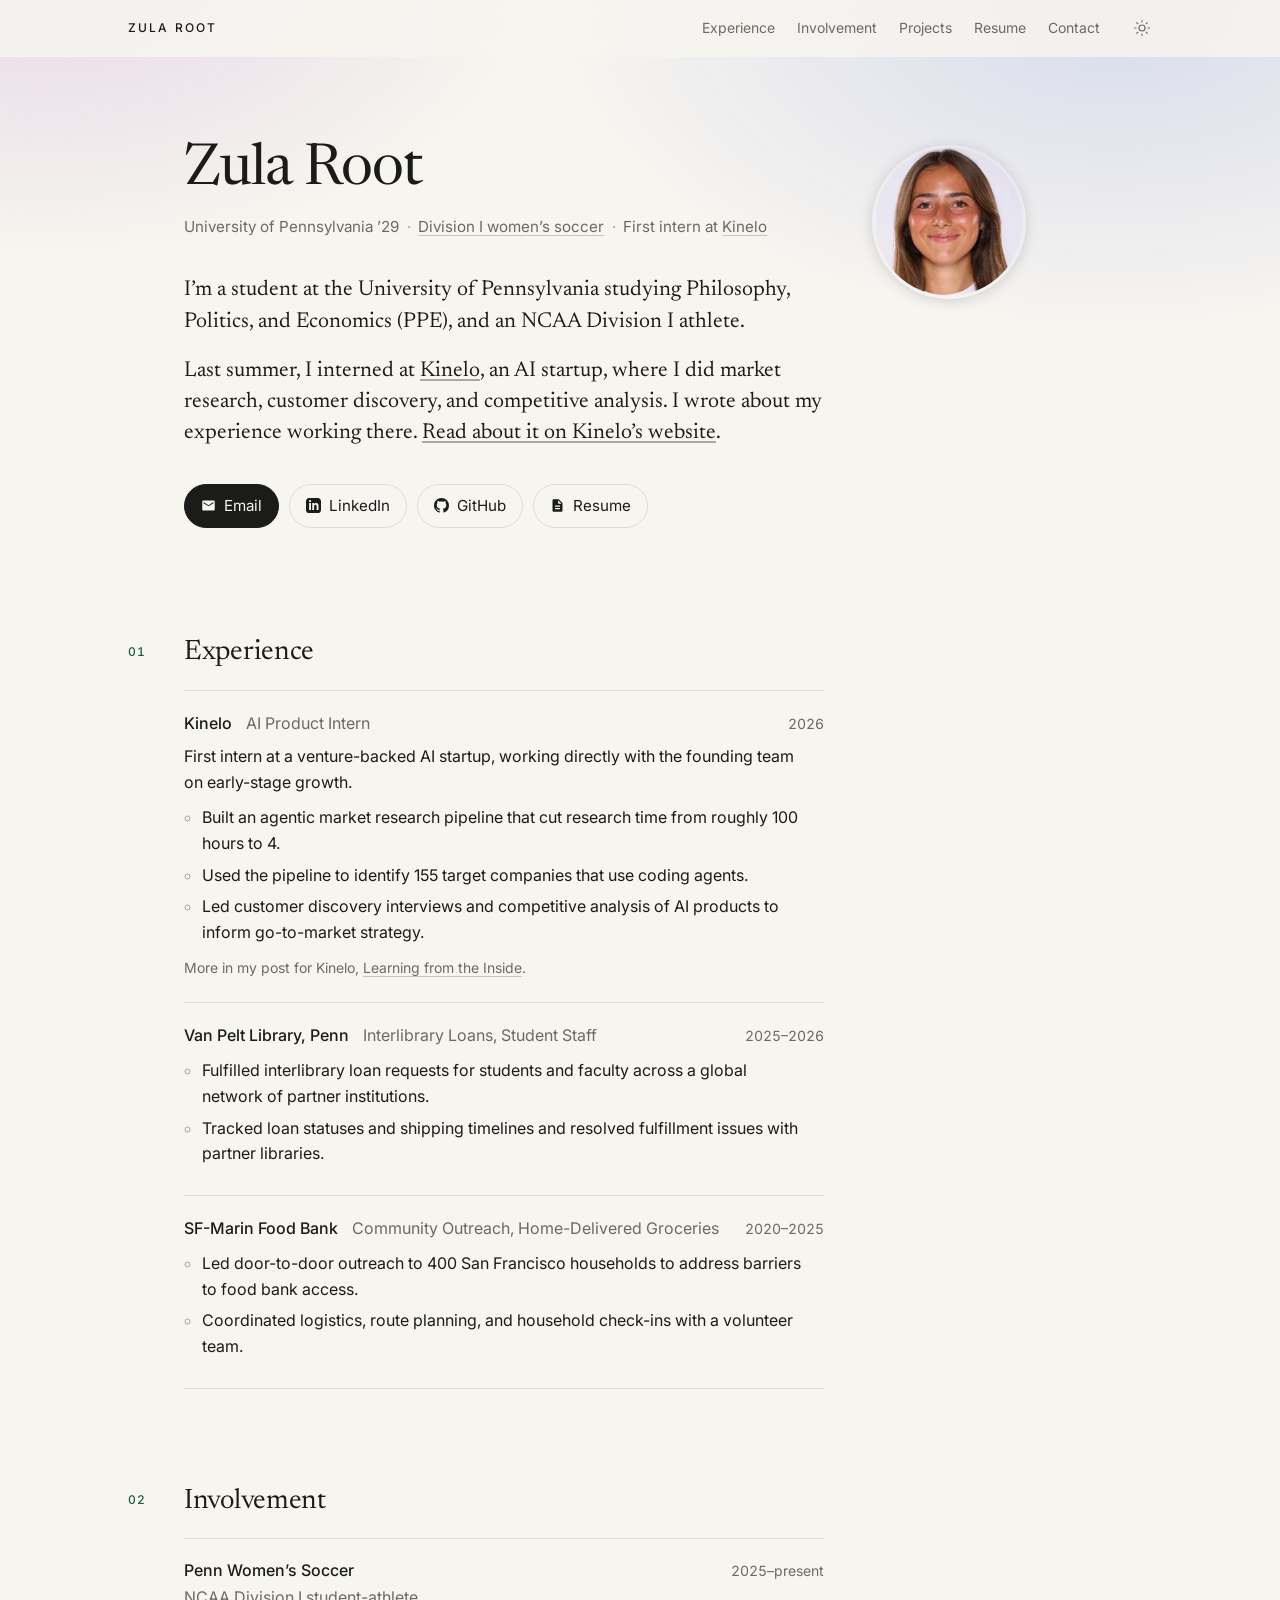
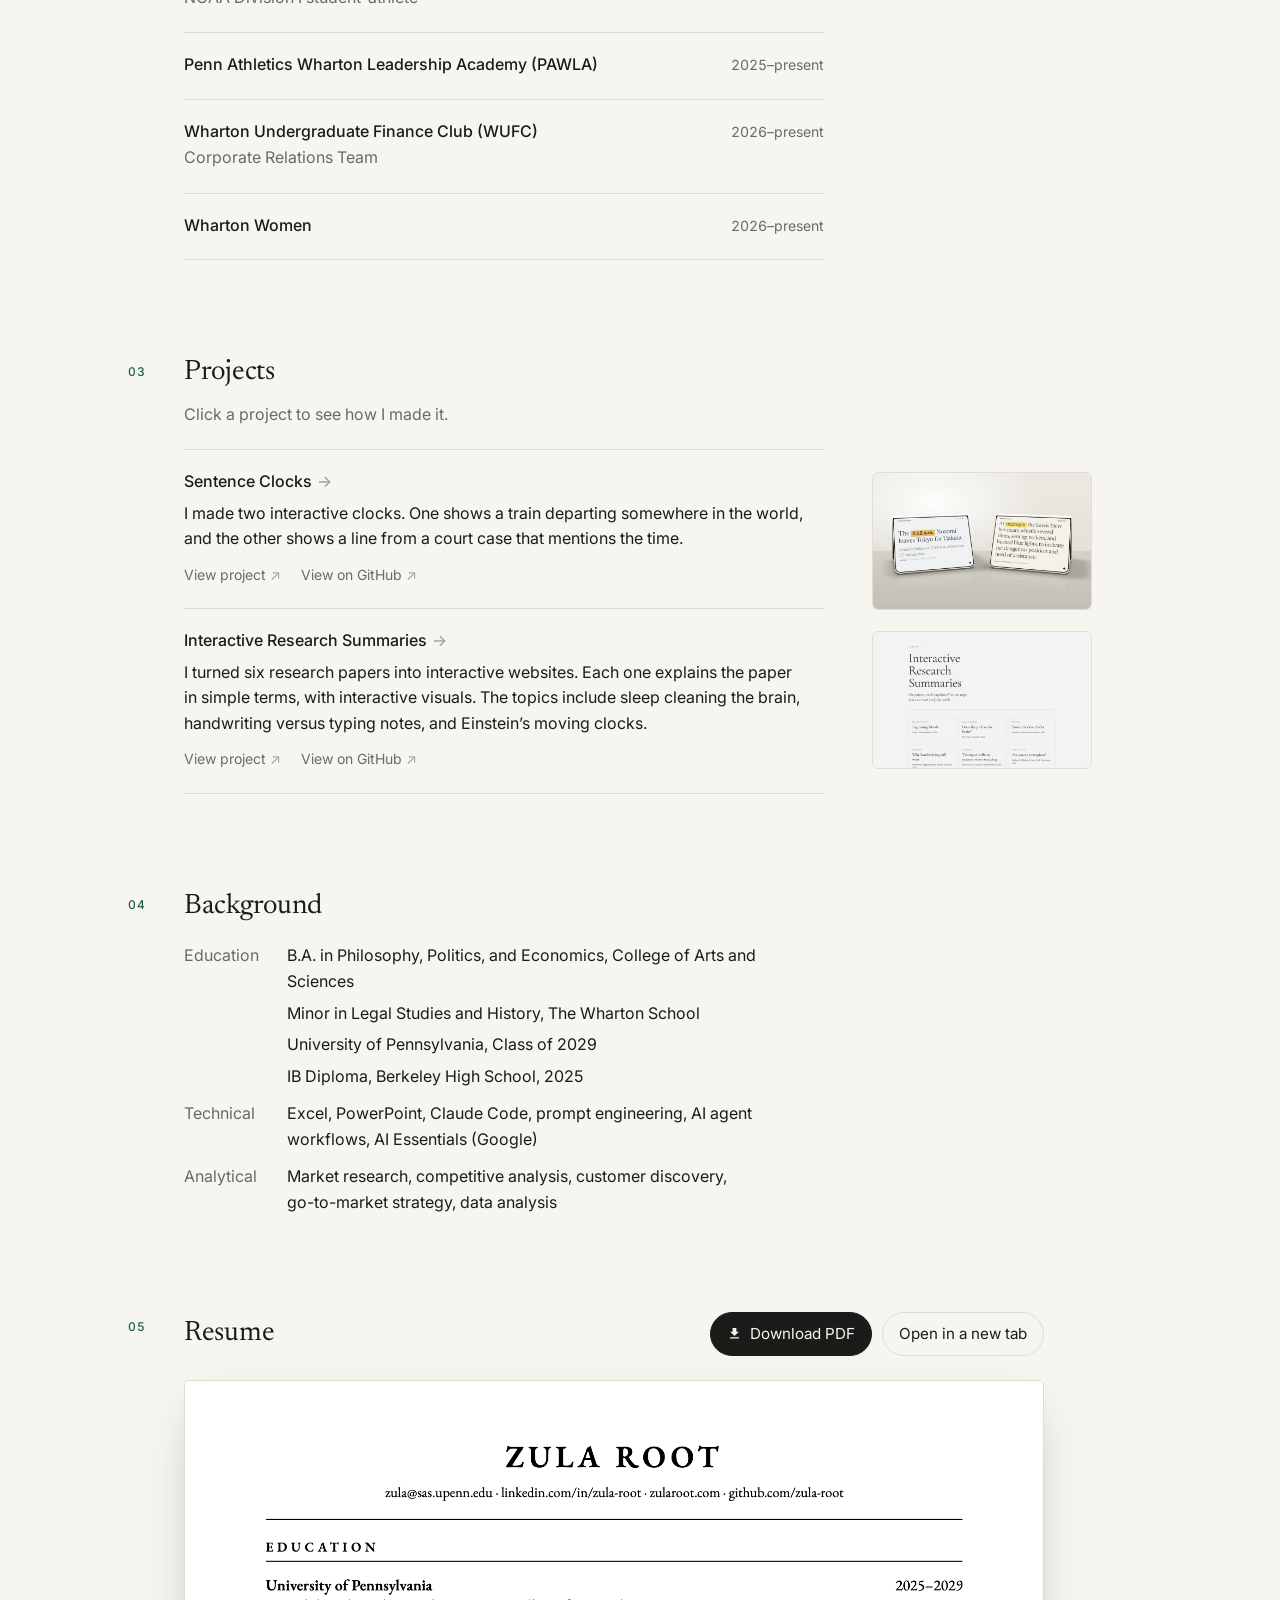
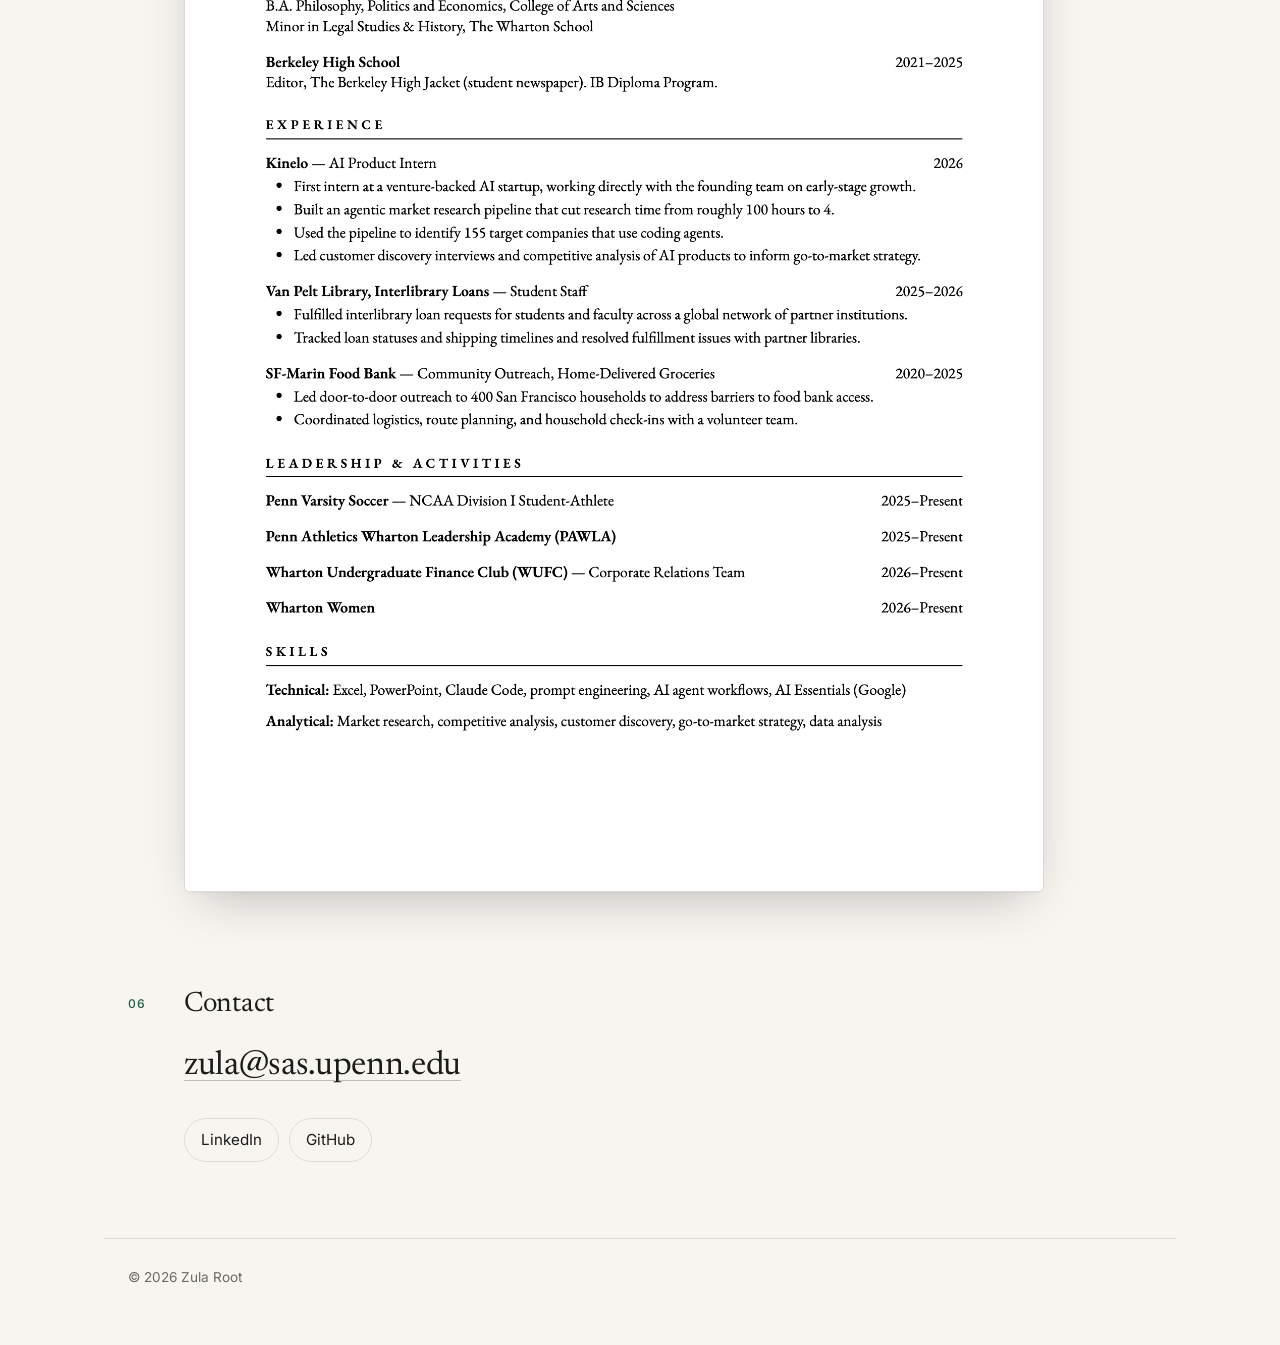
==== index.html @ 201b3db5 "Use the daytime picture of the clocks, and drop the project years Co-Authored-By: Claude Opus 5.5 <n" ====
<!doctype html>
<html lang="en">
<head>
  <meta charset="utf-8">
  <meta name="viewport" content="width=device-width, initial-scale=1">
  <title>Zula Root</title>
  <meta name="description" content="Student at the University of Pennsylvania studying Philosophy, Politics, and Economics. NCAA Division I athlete. First intern at Kinelo, an AI startup. Looking for a summer 2027 internship.">
  <meta property="og:title" content="Zula Root">
  <meta property="og:description" content="Student at the University of Pennsylvania studying Philosophy, Politics, and Economics. NCAA Division I athlete. First intern at Kinelo, an AI startup. Looking for a summer 2027 internship.">
  <meta property="og:type" content="website">
  <meta property="og:site_name" content="Zula Root">
  <meta name="twitter:card" content="summary">
  <!-- Once the domain is live:
  <link rel="canonical" href="https://zularoot.com/">
  <meta property="og:url" content="https://zularoot.com/">
  -->
  <link rel="icon" href="favicon.svg" type="image/svg+xml">
  <link rel="preconnect" href="https://fonts.googleapis.com">
  <link rel="preconnect" href="https://fonts.gstatic.com" crossorigin>
  <link href="https://fonts.googleapis.com/css2?family=Inter:wght@400;500&family=Newsreader:ital,opsz,wght@0,6..72,400;0,6..72,500;1,6..72,400&display=swap" rel="stylesheet">
  <link rel="stylesheet" href="styles.css">
  <!-- Applies a saved theme before first paint so the page never flashes. -->
  <script>try{var t=localStorage.getItem("theme");if(t==="light"||t==="dark")document.documentElement.dataset.theme=t}catch(e){}</script>
</head>
<body>

  <nav class="nav" aria-label="Site">
    <div class="nav-inner">
      <a class="brand" href="#top">Zula Root</a>
      <ul class="nav-links">
        <li><a href="#experience">Experience</a></li>
        <li><a href="#involvement">Involvement</a></li>
        <li><a href="#projects">Projects</a></li>
        <li><a href="#resume">Resume</a></li>
        <li><a href="#contact">Contact</a></li>
      </ul>
      <button class="theme-toggle" type="button" aria-label="Switch between light and dark">
        <svg class="sun" viewBox="0 0 24 24" aria-hidden="true"><circle cx="12" cy="12" r="4"/><path d="M12 2v2M12 20v2M4.93 4.93l1.41 1.41M17.66 17.66l1.41 1.41M2 12h2M20 12h2M4.93 19.07l1.41-1.41M17.66 6.34l1.41-1.41"/></svg>
        <svg class="moon" viewBox="0 0 24 24" aria-hidden="true"><path d="M21 12.79A9 9 0 1 1 11.21 3 7 7 0 0 0 21 12.79z"/></svg>
      </button>
    </div>
  </nav>

  <main class="page" id="top">

    <header class="intro grid">
      <div class="body">
        <h1>Zula Root</h1>
        <p class="subline">University of Pennsylvania ’29<span class="sep">·</span><a href="https://pennathletics.com/sports/womens-soccer/roster/zula-root/26083" target="_blank" rel="noreferrer">Division I women’s soccer</a><span class="sep">·</span>First intern at <a href="https://www.kinelo.com/" target="_blank" rel="noreferrer">Kinelo</a></p>
        <p class="lede">I’m a student at the University of Pennsylvania studying Philosophy, Politics, and Economics (PPE), and an NCAA Division I athlete.</p>
        <p class="lede">Last summer, I interned at <a href="https://www.kinelo.com/" target="_blank" rel="noreferrer">Kinelo</a>, an AI startup, where I did market research, customer discovery, and competitive analysis. I wrote about my experience working there. <a href="https://www.kinelo.com/writings/learning-from-the-inside-a-kinelo-intern-reflects" target="_blank" rel="noreferrer">Read about it on Kinelo’s website</a>.</p>
        <ul class="links">
          <li><a class="pill pill-primary" href="mailto:zula@sas.upenn.edu"><svg viewBox="0 0 24 24" aria-hidden="true"><path d="M20 4H4c-1.1 0-2 .9-2 2v12c0 1.1.9 2 2 2h16c1.1 0 2-.9 2-2V6c0-1.1-.9-2-2-2zm0 4.24-8 5-8-5V6.5l8 5 8-5v1.74z"/></svg>Email</a></li>
          <li><a class="pill" href="https://www.linkedin.com/in/zula-root" target="_blank" rel="noreferrer"><svg viewBox="0 0 24 24" aria-hidden="true"><path d="M19 0h-14c-2.761 0-5 2.239-5 5v14c0 2.761 2.239 5 5 5h14c2.762 0 5-2.239 5-5v-14c0-2.761-2.238-5-5-5zm-11 19h-3v-11h3v11zm-1.5-12.268c-.966 0-1.75-.79-1.75-1.764s.784-1.764 1.75-1.764 1.75.79 1.75 1.764-.783 1.764-1.75 1.764zm13.5 12.268h-3v-5.604c0-3.368-4-3.113-4 0v5.604h-3v-11h3v1.765c1.396-2.586 7-2.777 7 2.476v6.759z"/></svg>LinkedIn</a></li>
          <li><a class="pill" href="https://github.com/zula-root" target="_blank" rel="noreferrer"><svg viewBox="0 0 16 16" aria-hidden="true"><path d="M8 0C3.58 0 0 3.58 0 8c0 3.54 2.29 6.53 5.47 7.59.4.07.55-.17.55-.38 0-.19-.01-.82-.01-1.49-2.01.37-2.53-.49-2.69-.94-.09-.23-.48-.94-.82-1.13-.28-.15-.68-.52-.01-.53.63-.01 1.08.58 1.23.82.72 1.21 1.87.87 2.33.66.07-.52.28-.87.51-1.07-1.78-.2-3.64-.89-3.64-3.95 0-.87.31-1.59.82-2.15-.08-.2-.36-1.02.08-2.12 0 0 .67-.21 2.2.82.64-.18 1.32-.27 2-.27.68 0 1.36.09 2 .27 1.53-1.04 2.2-.82 2.2-.82.44 1.1.16 1.92.08 2.12.51.56.82 1.27.82 2.15 0 3.07-1.87 3.75-3.65 3.95.29.25.54.73.54 1.48 0 1.07-.01 1.93-.01 2.2 0 .21.15.46.55.38A8.01 8.01 0 0 0 16 8c0-4.42-3.58-8-8-8z"/></svg>GitHub</a></li>
          <li><a class="pill" href="#resume"><svg viewBox="0 0 24 24" aria-hidden="true"><path d="M14 2H6c-1.1 0-2 .9-2 2v16c0 1.1.9 2 2 2h12c1.1 0 2-.9 2-2V8l-6-6zm2 16H8v-2h8v2zm0-4H8v-2h8v2zm-3-5V3.5L18.5 9H13z"/></svg>Resume</a></li>
        </ul>
      </div>
      <!-- A small portrait in the margin. Remove this one line to go without. -->
      <figure class="portrait"><img src="img/zula-root.jpg" alt="Zula Root" width="480" height="480"></figure>
    </header>

    <section class="section grid reveal" id="experience" aria-labelledby="h-experience">
      <span class="num" aria-hidden="true">01</span>
      <div class="body">
        <h2 id="h-experience">Experience</h2>
        <ol class="rows">
          <li class="row">
            <div class="row-head">
              <h3><a href="https://www.kinelo.com/" target="_blank" rel="noreferrer">Kinelo</a></h3>
              <span class="role">AI Product Intern</span>
              <span class="when">2026</span>
            </div>
            <p class="summary">First intern at a venture-backed AI startup, working directly with the founding team on early-stage growth.</p>
            <ul class="bullets">
              <li>Built an agentic market research pipeline that cut research time from roughly 100 hours to 4.</li>
              <li>Used the pipeline to identify 155 target companies that use coding agents.</li>
              <li>Led customer discovery interviews and competitive analysis of AI products to inform <span class="nowrap">go-to-market</span> strategy.</li>
            </ul>
            <p class="aside">More in my post for Kinelo, <a href="https://www.kinelo.com/writings/learning-from-the-inside-a-kinelo-intern-reflects" target="_blank" rel="noreferrer">Learning from the Inside</a>.</p>
          </li>
          <li class="row">
            <div class="row-head">
              <h3>Van Pelt Library, Penn</h3>
              <span class="role">Interlibrary Loans, Student Staff</span>
              <span class="when">2025–2026</span>
            </div>
            <ul class="bullets">
              <li>Fulfilled interlibrary loan requests for students and faculty across a global network of partner institutions.</li>
              <li>Tracked loan statuses and shipping timelines and resolved fulfillment issues with partner libraries.</li>
            </ul>
          </li>
          <li class="row">
            <div class="row-head">
              <h3>SF-Marin Food Bank</h3>
              <span class="role">Community Outreach, Home-Delivered Groceries</span>
              <span class="when">2020–2025</span>
            </div>
            <ul class="bullets">
              <li>Led door-to-door outreach to 400 San Francisco households to address barriers to food bank access.</li>
              <li>Coordinated logistics, route planning, and household check-ins with a volunteer team.</li>
            </ul>
          </li>
        </ol>
      </div>
    </section>

    <section class="section grid reveal" id="involvement" aria-labelledby="h-involvement">
      <span class="num" aria-hidden="true">02</span>
      <div class="body">
        <h2 id="h-involvement">Involvement</h2>
        <ul class="rows">
          <li class="row">
            <div class="row-head">
              <h3><a href="https://pennathletics.com/sports/womens-soccer/roster/zula-root/26083" target="_blank" rel="noreferrer">Penn Women’s Soccer</a></h3>
              <span class="role">NCAA Division I student-athlete</span>
              <span class="when">2025–present</span>
            </div>
          </li>
          <li class="row">
            <div class="row-head">
              <h3><a href="https://pennathletics.com/sports/2019/8/12/penn-athletics-wharton-leadership-academy.aspx" target="_blank" rel="noreferrer">Penn Athletics Wharton Leadership Academy (PAWLA)</a></h3>
              <span class="when">2025–present</span>
            </div>
          </li>
          <li class="row">
            <div class="row-head">
              <h3>Wharton Undergraduate Finance Club (WUFC)</h3>
              <span class="role">Corporate Relations Team</span>
              <span class="when">2026–present</span>
            </div>
          </li>
          <li class="row">
            <div class="row-head">
              <h3>Wharton Women</h3>
              <span class="when">2026–present</span>
            </div>
          </li>
        </ul>
      </div>
    </section>

    <section class="section grid reveal" id="projects" aria-labelledby="h-projects">
      <span class="num" aria-hidden="true">03</span>
      <div class="body">
        <h2 id="h-projects">Projects</h2>
        <p class="intro-line">Click a project to see how I made it.</p>
        <ul class="rows">
          <li class="row linked">
            <div class="row-head">
              <h3 class="name"><a href="projects/clocks.html">Sentence Clocks<span class="arrow in" aria-hidden="true">→</span></a></h3>
            </div>
            <p class="summary">I made two interactive clocks. One shows a train departing somewhere in the world, and the other shows a line from a court case that mentions the time.</p>
            <p class="row-links"><a href="https://zula-root.github.io/Transit-Clock/" target="_blank" rel="noreferrer">View project<span aria-hidden="true">↗</span></a><a href="https://github.com/zula-root/Transit-Clock" target="_blank" rel="noreferrer">View on GitHub<span aria-hidden="true">↗</span></a></p>
            <a class="thumb" href="projects/clocks.html" tabindex="-1" aria-hidden="true"><img src="img/clocks.jpg" alt="" width="800" height="500" loading="lazy"></a>
          </li>
          <li class="row linked">
            <div class="row-head">
              <h3 class="name"><a href="projects/research-summaries.html">Interactive Research Summaries<span class="arrow in" aria-hidden="true">→</span></a></h3>
            </div>
            <p class="summary">I turned six research papers into interactive websites. Each one explains the paper in simple terms, with interactive visuals. The topics include sleep cleaning the brain, handwriting versus typing notes, and Einstein’s moving clocks.</p>
            <p class="row-links"><a href="https://zula-root.github.io/Interactive-Research-Papers/" target="_blank" rel="noreferrer">View project<span aria-hidden="true">↗</span></a><a href="https://github.com/zula-root/Interactive-Research-Papers" target="_blank" rel="noreferrer">View on GitHub<span aria-hidden="true">↗</span></a></p>
            <a class="thumb" href="projects/research-summaries.html" tabindex="-1" aria-hidden="true"><img src="img/research-summaries.jpg" alt="" width="800" height="500" loading="lazy"></a>
          </li>
          <!-- Possible fourth row, once it exists:
          <li class="row">
            <div class="row-head">
              <h3 class="name">Kinelo go-to-market</h3>
              <span class="role">Internship project</span>
            </div>
            <p class="summary">A go-to-market plan built from customer discovery interviews and competitive analysis.</p>
          </li>
          -->
        </ul>
      </div>
    </section>

    <section class="section grid reveal" id="background" aria-labelledby="h-background">
      <span class="num" aria-hidden="true">04</span>
      <div class="body">
        <h2 id="h-background">Background</h2>
        <dl class="facts">
          <dt>Education</dt>
          <dd>B.A. in Philosophy, Politics, and Economics, College of Arts and Sciences</dd>
          <dd>Minor in Legal Studies and History, The Wharton School</dd>
          <dd>University of Pennsylvania, Class of 2029</dd>
          <dd>IB Diploma, Berkeley High School, 2025</dd>
          <dt>Technical</dt>
          <dd>Excel, PowerPoint, Claude Code, prompt engineering, AI agent workflows, AI Essentials (Google)</dd>
          <dt>Analytical</dt>
          <dd>Market research, competitive analysis, customer discovery, <span class="nowrap">go-to-market</span> strategy, data analysis</dd>
        </dl>
      </div>
    </section>

    <section class="section grid reveal resume" id="resume" aria-labelledby="h-resume">
      <span class="num" aria-hidden="true">05</span>
      <div class="body">
        <div class="resume-head">
          <h2 id="h-resume">Resume</h2>
          <div class="resume-actions">
            <a class="pill pill-primary" href="Zula-Root-Resume.pdf" download="Zula-Root-Resume.pdf"><svg viewBox="0 0 24 24" aria-hidden="true"><path d="M5 20h14v-2H5v2zM19 9h-4V3H9v6H5l7 7 7-7z"/></svg>Download PDF</a>
            <a class="pill" href="Zula-Root-Resume.pdf" target="_blank">Open in a new tab</a>
          </div>
        </div>
        <!-- A picture of the PDF's one page, so it looks the same in every browser and on every phone.
             When the resume changes, replace both the PDF and img/resume.png. -->
        <a class="sheet" href="Zula-Root-Resume.pdf" target="_blank" aria-label="Open the resume as a PDF">
          <img src="img/resume.png" alt="Zula Root’s resume, one page: education, experience, leadership and activities, and skills. The PDF has the same page with text that can be selected." width="1700" height="2200" loading="lazy">
        </a>
      </div>
    </section>

    <section class="section grid reveal contact" id="contact" aria-labelledby="h-contact">
      <span class="num" aria-hidden="true">06</span>
      <div class="body">
        <h2 id="h-contact">Contact</h2>
        <a class="email" href="mailto:zula@sas.upenn.edu">zula@sas.upenn.edu</a>
        <ul class="links">
          <li><a class="pill" href="https://www.linkedin.com/in/zula-root" target="_blank" rel="noreferrer">LinkedIn</a></li>
          <li><a class="pill" href="https://github.com/zula-root" target="_blank" rel="noreferrer">GitHub</a></li>
        </ul>
      </div>
    </section>

  </main>

  <footer class="page footer">
    <span>© 2026 Zula Root</span>
  </footer>

  <script src="script.js" defer></script>
</body>
</html>
---- styles.css ----
/* Zula Root — styles
   Paper and ink, one green, two typefaces. Tokens first. */

:root {
  color-scheme: light;
  --paper: #f7f5f0;
  --ink: #1b1b19;
  --muted: #6b6a62;
  --faint: #a4a299;
  --rule: #dedbd2;
  --hover: #eeebe3;
  --accent: #1f5c42;
  --nav: rgb(247 245 240 / 0.84);
  --icon-sun: inline;
  --icon-moon: none;

  --serif: "Newsreader", Georgia, "Times New Roman", serif;
  --sans: "Inter", system-ui, -apple-system, "Segoe UI", sans-serif;

  --page-max: 1072px;
  --gutter: 24px;
  --num: 56px;
  --measure: 640px;
}

/* Dark tokens appear twice by design: once for system preference
   (unless the reader chose light) and once for an explicit choice. */
@media (prefers-color-scheme: dark) {
  :root:not([data-theme="light"]) {
    color-scheme: dark;
    --paper: #151614;
    --ink: #e9e7e0;
    --muted: #a3a197;
    --faint: #6c6b64;
    --rule: #2b2c28;
    --hover: #1f201d;
    --accent: #93c9aa;
    --nav: rgb(21 22 20 / 0.84);
    --icon-sun: none;
    --icon-moon: inline;
  }
}

:root[data-theme="dark"] {
  color-scheme: dark;
  --paper: #151614;
  --ink: #e9e7e0;
  --muted: #a3a197;
  --faint: #6c6b64;
  --rule: #2b2c28;
  --hover: #1f201d;
  --accent: #93c9aa;
  --nav: rgb(21 22 20 / 0.84);
  --icon-sun: none;
  --icon-moon: inline;
}

/* ---------- Base ---------- */

* {
  box-sizing: border-box;
}

html {
  scroll-padding-top: 76px;
}

@media (prefers-reduced-motion: no-preference) {
  html {
    scroll-behavior: smooth;
  }
}

body {
  margin: 0;
  background: var(--paper);
  color: var(--ink);
  font-family: var(--sans);
  font-size: 16px;
  line-height: 1.6;
  -webkit-font-smoothing: antialiased;
  text-rendering: optimizeLegibility;
}

h1,
h2,
h3 {
  margin: 0;
  font-weight: 400;
}

p {
  margin: 0;
}

a {
  color: inherit;
  text-decoration-color: color-mix(in srgb, currentColor 35%, transparent);
  text-underline-offset: 3px;
  transition: text-decoration-color 150ms ease;
}

a:hover {
  text-decoration-color: currentColor;
}

/* Emphasis stays quiet: one step above the body weight. */
strong {
  font-weight: 500;
}

::selection {
  background: color-mix(in srgb, var(--accent) 22%, transparent);
}

:focus-visible {
  outline: 2px solid var(--accent);
  outline-offset: 3px;
  border-radius: 2px;
}

.visually-hidden {
  position: absolute;
  width: 1px;
  height: 1px;
  overflow: hidden;
  clip: rect(0 0 0 0);
  white-space: nowrap;
}

/* ---------- Page grid ----------
   Four columns on wide screens: a hanging number, the reading
   measure, a gap, and a margin for pictures. The margin folds under
   the text on tablets; the number column folds on phones. */

.page {
  max-width: var(--page-max);
  margin: 0 auto;
  padding: 0 var(--gutter);
}

.grid {
  display: grid;
  grid-template-columns: var(--num) minmax(0, var(--measure)) 48px minmax(0, 1fr);
}

.grid > .num {
  grid-column: 1;
}

.grid > .body {
  grid-column: 2;
}

.grid > .side {
  grid-column: 4;
}

/* ---------- Nav ---------- */

.nav {
  position: sticky;
  top: 0;
  z-index: 10;
  background: var(--nav);
  -webkit-backdrop-filter: blur(10px);
  backdrop-filter: blur(10px);
  border-bottom: 1px solid transparent;
  transition: border-color 200ms ease;
}

.nav.is-stuck {
  border-bottom-color: var(--rule);
}

.nav-inner {
  max-width: var(--page-max);
  margin: 0 auto;
  padding: 0 var(--gutter);
  height: 56px;
  display: flex;
  align-items: center;
  gap: 24px;
}

.brand {
  margin-right: auto;
  font: 500 0.75rem/1 var(--sans);
  letter-spacing: 0.18em;
  text-transform: uppercase;
  text-decoration: none;
}

.nav-links {
  display: flex;
  gap: 22px;
  margin: 0;
  padding: 0;
  list-style: none;
  font-size: 0.875rem;
}

.nav-links a {
  color: var(--muted);
  text-decoration: none;
  transition: color 150ms ease;
}

.nav-links a:hover,
.nav-links a[aria-current="true"] {
  color: var(--ink);
}

.theme-toggle {
  display: flex;
  align-items: center;
  justify-content: center;
  width: 36px;
  height: 36px;
  margin-right: -8px;
  padding: 0;
  border: 0;
  border-radius: 50%;
  background: none;
  color: var(--muted);
  cursor: pointer;
  transition:
    background 150ms ease,
    color 150ms ease;
}

.theme-toggle:hover {
  background: var(--hover);
  color: var(--ink);
}

.theme-toggle svg {
  width: 18px;
  height: 18px;
  fill: none;
  stroke: currentColor;
  stroke-width: 1.5;
  stroke-linecap: round;
  stroke-linejoin: round;
}

.theme-toggle .sun {
  display: var(--icon-sun);
}

.theme-toggle .moon {
  display: var(--icon-moon);
}

/* ---------- Intro ---------- */

.intro {
  padding: 84px 0 64px;
}

.intro h1 {
  font: 400 clamp(2.6rem, 6vw, 3.6rem) / 1.04 var(--serif);
  letter-spacing: -0.015em;
  margin-bottom: 14px;
}

.subline {
  color: var(--muted);
  font-size: 0.95rem;
  margin-bottom: 36px;
}

.subline .sep {
  margin: 0 0.5em;
  color: var(--faint);
}

.lede {
  font: 400 1.35rem / 1.45 var(--serif);
  max-width: 30em;
  margin-bottom: 18px;
  text-wrap: pretty;
}

.lede:last-of-type {
  margin-bottom: 0;
}

.links {
  display: flex;
  flex-wrap: wrap;
  gap: 10px;
  margin: 34px 0 0;
  padding: 0;
  list-style: none;
}

.pill {
  display: inline-flex;
  align-items: center;
  gap: 8px;
  padding: 9px 16px;
  border: 1px solid var(--rule);
  border-radius: 999px;
  font-size: 0.95rem;
  text-decoration: none;
  transition:
    background 150ms ease,
    border-color 150ms ease,
    opacity 150ms ease;
}

.pill:hover {
  background: var(--hover);
  border-color: var(--faint);
}

.pill svg {
  width: 15px;
  height: 15px;
  fill: currentColor;
}

.pill-primary {
  background: var(--ink);
  border-color: var(--ink);
  color: var(--paper);
}

.pill-primary:hover {
  background: var(--ink);
  border-color: var(--ink);
  opacity: 0.86;
}

/* ---------- Sections ---------- */

.section {
  padding: 44px 0 52px;
}

.section .num {
  padding-top: 0.6rem;
  font: 500 0.75rem / 1 var(--sans);
  letter-spacing: 0.1em;
  color: var(--accent);
  font-variant-numeric: tabular-nums;
}

.section h2 {
  font: 400 1.75rem / 1.2 var(--serif);
  letter-spacing: -0.01em;
  margin-bottom: 20px;
}

.section .intro-line {
  color: var(--muted);
  margin: -8px 0 22px;
  max-width: 56ch;
}

/* Ledger rows: organisation, role, year, hairlines between. */
.rows {
  margin: 0;
  padding: 0;
  list-style: none;
  border-top: 1px solid var(--rule);
}

.row {
  padding: 20px 0 22px;
  border-bottom: 1px solid var(--rule);
}

.row-head {
  display: grid;
  grid-template-columns: auto minmax(0, 1fr) auto;
  gap: 2px 14px;
  align-items: baseline;
}

.row-head h3,
.row-head .name {
  font: 500 1rem / 1.4 var(--sans);
  margin: 0;
}

.row-head .role {
  color: var(--muted);
  min-width: 0;
}

.row-head .when {
  grid-column: -2 / -1;
  color: var(--muted);
  font-size: 0.875rem;
  white-space: nowrap;
  font-variant-numeric: tabular-nums;
}

/* Involvement: the role always sits under the name, so a long name and role
   never squeeze each other, and every year lines up on the right. */
#involvement .row-head {
  grid-template-columns: minmax(0, 1fr) auto;
}

#involvement .row-head h3 {
  grid-row: 1;
  grid-column: 1;
}

#involvement .row-head .when {
  grid-row: 1;
  grid-column: 2;
}

#involvement .row-head .role {
  grid-row: 2;
  grid-column: 1 / -1;
}

.summary {
  margin: 8px 0 0;
  max-width: 62ch;
  text-wrap: pretty;
}

.summary + .summary {
  margin-top: 6px;
}

.bullets {
  margin: 10px 0 0;
  padding-left: 1.1em;
  max-width: 62ch;
}

.bullets li {
  margin: 6px 0;
}

.bullets li::marker {
  color: var(--faint);
}

/* Project names link out. The arrow nudges on hover. */
.row-head .name a {
  text-decoration: none;
}

.row-head .name a:hover {
  text-decoration: underline;
  text-decoration-color: var(--accent);
}

.name .arrow {
  display: inline-block;
  margin-left: 3px;
  color: var(--faint);
  transition:
    transform 150ms ease,
    color 150ms ease;
}

.name a:hover .arrow {
  color: var(--ink);
  transform: translate(2px, -2px);
}

.when a {
  text-decoration: none;
}

.when a:hover {
  color: var(--ink);
}

.tags {
  display: flex;
  flex-wrap: wrap;
  gap: 6px;
  margin: 10px 0 0;
  padding: 0;
  list-style: none;
}

.tag {
  padding: 4px 9px;
  border: 1px solid var(--rule);
  border-radius: 999px;
  font: 500 0.7rem / 1 var(--sans);
  letter-spacing: 0.05em;
  text-transform: uppercase;
  color: var(--muted);
}

.tag-soon {
  border-style: dashed;
}

/* Facts: a compact two-column list for education and skills. */
.facts {
  display: grid;
  grid-template-columns: max-content minmax(0, 1fr);
  gap: 12px 28px;
  margin: 0;
}

.facts dt {
  grid-column: 1;
  color: var(--muted);
}

.facts dd {
  grid-column: 2;
  margin: 0;
}

.facts dd + dd {
  margin-top: -6px;
}

/* ---------- Contact ---------- */

.contact .email {
  display: inline-block;
  font: 400 clamp(1.5rem, 3.6vw, 2.1rem) / 1.25 var(--serif);
  letter-spacing: -0.01em;
  text-decoration-color: color-mix(in srgb, currentColor 25%, transparent);
  text-underline-offset: 6px;
  text-decoration-thickness: 1px;
  margin: 4px 0 8px;
  word-break: break-all;
}

.contact .email:hover {
  text-decoration-color: var(--accent);
}

.contact .links {
  margin-top: 22px;
}

/* ---------- Footer ---------- */

.footer {
  margin-top: 24px;
  padding: 28px var(--gutter) 56px;
  border-top: 1px solid var(--rule);
  display: flex;
  justify-content: space-between;
  gap: 16px;
  flex-wrap: wrap;
  color: var(--muted);
  font-size: 0.85rem;
}

/* ---------- Motion ----------
   Sections fade up once as they enter. Only when the script runs,
   so nothing is hidden if it doesn't. */

.js .reveal {
  opacity: 0;
  transform: translateY(10px);
  transition:
    opacity 450ms ease,
    transform 450ms ease;
}

.js .reveal.is-in {
  opacity: 1;
  transform: none;
}

@media (prefers-reduced-motion: reduce) {
  .js .reveal {
    opacity: 1;
    transform: none;
    transition: none;
  }

  .name .arrow,
  .thumb img {
    transition: none;
  }
}

/* ---------- Responsive ---------- */

@media (max-width: 1039px) {
  .grid {
    grid-template-columns: var(--num) minmax(0, 1fr);
  }

  .grid > .side {
    grid-column: 2;
  }
}

@media (max-width: 639px) {
  .grid {
    grid-template-columns: minmax(0, 1fr);
  }

  .grid > .num,
  .grid > .body,
  .grid > .side {
    grid-column: 1;
  }

  .nav-links {
    display: none;
  }

  .intro {
    padding: 56px 0 48px;
  }

  .section {
    padding: 36px 0 40px;
  }

  .section .num {
    padding-top: 0;
    margin-bottom: 10px;
  }

  .facts {
    grid-template-columns: 1fr;
    gap: 4px;
  }

  .facts dt,
  .facts dd {
    grid-column: 1;
  }

  .facts dt {
    margin-top: 12px;
    font-size: 0.8rem;
    letter-spacing: 0.04em;
    text-transform: uppercase;
  }

  .facts dt:first-child {
    margin-top: 0;
  }
}

/* Below this width a row is narrower than on a wide screen, where every
   name, role and year is known to fit on one line. So the role goes under
   the name at full width, and a long one can never wrap into an indent. */
@media (max-width: 743px) {
  .row-head {
    grid-template-columns: minmax(0, 1fr) auto;
  }

  .row-head h3,
  .row-head .name {
    grid-row: 1;
    grid-column: 1;
  }

  .row-head .when {
    grid-row: 1;
    grid-column: 2;
  }

  .row-head .role {
    grid-row: 2;
    grid-column: 1 / -1;
  }
}

.nowrap {
  white-space: nowrap;
}

/* An organisation's name that is also a link: plain until hovered, like a project's. */
.row-head h3 a {
  text-decoration: none;
}

.row-head h3 a:hover {
  text-decoration: underline;
  text-decoration-color: var(--accent);
}

/* A small line under a row, for the one thing worth adding. */
.aside {
  margin: 12px 0 0;
  font-size: 0.875rem;
  color: var(--muted);
}

/* Project thumbnails: in the margin on wide screens, under the text
   elsewhere. They repeat the row's link, so they are skipped by
   keyboards and screen readers. */
.row {
  position: relative;
}

.thumb {
  display: block;
  width: min(100%, 360px);
  margin: 14px 0 0;
}

.thumb img {
  display: block;
  width: 100%;
  height: auto;
  aspect-ratio: 16 / 10;
  object-fit: cover;
  object-position: top;
  border: 1px solid var(--rule);
  border-radius: 6px;
  filter: saturate(0.85);
  opacity: 0.92;
  transition:
    opacity 150ms ease,
    filter 150ms ease;
}

.thumb:hover img {
  opacity: 1;
  filter: none;
}

@media (min-width: 1040px) {
  .thumb {
    position: absolute;
    left: calc(100% + 48px);
    top: 22px;
    width: 220px;
    margin: 0;
  }
}



/* ---------- Project pages ----------
   One page per project, in the same grid as the home page. It answers
   three questions in order: what does it look like, what is it, and who
   did what. */

.project-intro {
  padding: 56px 0 30px;
}

.back {
  font-size: 0.875rem;
  color: var(--muted);
  text-decoration: none;
}

.back:hover {
  color: var(--ink);
}

.project-intro h1 {
  font: 400 clamp(2.4rem, 5.4vw, 3.2rem) / 1.06 var(--serif);
  letter-spacing: -0.015em;
  margin: 18px 0 12px;
}

.project-intro .subline {
  margin-bottom: 20px;
}

.project-intro .links {
  margin-top: 26px;
}

/* Pictures: a row of slides. It scrolls sideways and snaps, so it works
   by swipe or trackpad with no script at all. The script adds two
   chevrons, a counter and one shared caption. The strip runs across the
   reading column and the margin. */
.shots {
  grid-column: 2 / -1;
  min-width: 0;
  padding-bottom: 12px;
}

.shots-track {
  position: relative;
  display: flex;
  gap: 16px;
  overflow-x: auto;
  scroll-snap-type: x mandatory;
  overscroll-behavior-x: contain;
  scrollbar-width: none;
  border-radius: 8px;
}

.shots-track::-webkit-scrollbar {
  display: none;
}

.shot {
  flex: 0 0 100%;
  margin: 0;
  scroll-snap-align: start;
}

.shot a {
  display: block;
}

.shot img,
.shot-empty {
  display: block;
  width: 100%;
  height: auto;
  aspect-ratio: 16 / 10;
  border: 1px solid var(--rule);
  border-radius: 8px;
}

.shot img {
  object-fit: cover;
  background: var(--hover);
}

.shot figcaption,
.shots-caption {
  margin: 10px 0 0;
  max-width: 62ch;
  font-size: 0.85rem;
  line-height: 1.5;
  color: var(--muted);
}

.shots-bar {
  display: flex;
  align-items: flex-start;
  justify-content: space-between;
  gap: 20px;
  margin-top: 12px;
}

.shots-caption {
  margin: 0;
  padding-top: 5px;
}

/* With the script running, each slide's own caption gives way to the shared one. */
.js-shots .shot figcaption {
  position: absolute;
  width: 1px;
  height: 1px;
  overflow: hidden;
  clip: rect(0 0 0 0);
  white-space: nowrap;
}

/* The stepper: a count between two chevrons. */
.stepper {
  flex: none;
  display: inline-flex;
  align-items: center;
  border: 1px solid var(--rule);
  border-radius: 999px;
}

.stepper button {
  display: grid;
  place-items: center;
  width: 36px;
  height: 32px;
  padding: 0;
  border: 0;
  border-radius: 999px;
  background: none;
  color: var(--muted);
  cursor: pointer;
  transition: color 150ms ease;
}

.stepper button:hover {
  color: var(--ink);
}

.stepper svg {
  width: 7px;
  height: 11px;
  fill: none;
  stroke: currentColor;
  stroke-width: 1.6;
  stroke-linecap: round;
  stroke-linejoin: round;
}

.stepper-count {
  min-width: 3.2em;
  text-align: center;
  font: 500 0.75rem / 1 var(--sans);
  letter-spacing: 0.08em;
  color: var(--muted);
  font-variant-numeric: tabular-nums;
}

.stepper-count b {
  font-weight: 500;
  color: var(--accent);
}

/* Steps: what was done, in order. The numeral is drawn by the list itself. */
.steps {
  margin: 0;
  padding: 0;
  list-style: none;
  counter-reset: step;
  border-top: 1px solid var(--rule);
}

.steps li {
  display: grid;
  grid-template-columns: 2.4rem minmax(0, 1fr);
  padding: 14px 0 16px;
  border-bottom: 1px solid var(--rule);
  counter-increment: step;
}

.steps li::before {
  content: counter(step, decimal-leading-zero);
  padding-top: 0.42rem;
  font: 500 0.75rem / 1 var(--sans);
  letter-spacing: 0.1em;
  color: var(--accent);
  font-variant-numeric: tabular-nums;
}

.steps b {
  display: block;
  font-weight: 500;
}

.steps span {
  display: block;
  margin-top: 2px;
  color: var(--muted);
  max-width: 58ch;
  text-wrap: pretty;
}

/* Who did what: the part on the left, the person and the detail on the right. */
.roles {
  display: grid;
  grid-template-columns: minmax(7.5rem, max-content) minmax(0, 1fr);
  gap: 14px 28px;
  margin: 0;
}

.roles dt {
  grid-column: 1;
  color: var(--muted);
}

.roles dd {
  grid-column: 2;
  margin: 0;
  max-width: 58ch;
  text-wrap: pretty;
}

.roles dd b {
  font-weight: 500;
}

.project-text p {
  max-width: 62ch;
  text-wrap: pretty;
}

.project-text p + p {
  margin-top: 12px;
}

.project-text .pull {
  font: 400 1.2rem / 1.45 var(--serif);
  margin: 14px 0;
  padding-left: 16px;
  border-left: 2px solid var(--rule);
}

.plain-list {
  margin: 12px 0 0;
  padding-left: 1.1em;
  max-width: 62ch;
}

.plain-list li {
  margin: 5px 0;
}

.plain-list li::marker {
  color: var(--faint);
}

/* The way on from a project: the others, and the way back. */
.more {
  display: flex;
  flex-wrap: wrap;
  gap: 8px 22px;
  margin: 0;
  padding: 0;
  list-style: none;
  font-size: 0.95rem;
}

.more a {
  text-decoration: none;
  color: var(--muted);
}

.more a:hover {
  color: var(--ink);
}

/* Placeholders: words still to be supplied. Loud on purpose, so none is published by accident. */
.tk {
  padding: 1px 5px;
  border-radius: 3px;
  background: color-mix(in srgb, #f2c230 42%, transparent);
  color: var(--ink);
}

.draft-note {
  margin: 0 0 22px;
  padding: 10px 14px;
  border: 1px dashed var(--faint);
  border-radius: 8px;
  font-size: 0.875rem;
  color: var(--muted);
  max-width: 62ch;
}

.shot-empty {
  display: grid;
  place-items: center;
  border-style: dashed;
  border-color: var(--faint);
  color: var(--muted);
  font-size: 0.875rem;
}

/* On the home page a project's name leads to its own page: an arrow that moves along, not out. */
.name .arrow.in {
  margin-left: 5px;
}

.name a:hover .arrow.in {
  transform: translateX(3px);
}

@media (max-width: 639px) {
  .shots {
    grid-column: 1;
  }

  .project-intro {
    padding: 36px 0 24px;
  }

  .roles {
    grid-template-columns: 1fr;
    gap: 4px;
  }

  .roles dt,
  .roles dd {
    grid-column: 1;
  }

  .roles dt {
    margin-top: 12px;
    font-size: 0.8rem;
    letter-spacing: 0.04em;
    text-transform: uppercase;
  }

  .roles dt:first-child {
    margin-top: 0;
  }

  .shots-bar {
    gap: 12px;
  }
}

@media (prefers-reduced-motion: reduce) {
  .stepper button {
    transition: none;
  }
}

/* ---------- Portrait ----------
   A small portrait in the margin beside the name. It is there to say that
   a person wrote this page, so it stays small. On narrower screens it
   sits above the name instead. */

.portrait {
  grid-column: 4;
  grid-row: 1;
  align-self: start;
  justify-self: start;
  margin: 4px 0 0;
}

.portrait img {
  display: block;
  width: 154px;
  height: 154px;
  border-radius: 50%;
  object-fit: cover;
  /* Lifted off the page a little. The padding is an invisible ring
     until the pointer is over it, when it fills with colour and turns. */
  padding: 3px;
  box-shadow: 0 2px 14px rgb(0 0 0 / 0.14);
}

@property --ring-angle {
  syntax: "<angle>";
  initial-value: 0deg;
  inherits: false;
}

.portrait img:hover {
  background: conic-gradient(from var(--ring-angle), var(--accent), #f2b33d, #9fd3b5, var(--accent));
  animation: ring-spin 3s linear infinite;
}

@keyframes ring-spin {
  to {
    --ring-angle: 360deg;
  }
}

@media (max-width: 1039px) {
  .portrait {
    grid-column: 2;
    grid-row: auto;
    order: -1;
    margin: 0 0 22px;
  }

  .portrait img {
    width: 82px;
    height: 82px;
  }
}

@media (max-width: 639px) {
  .portrait {
    grid-column: 1;
  }
}

.project-intro .aside {
  margin-top: 16px;
}

/* ---------- Borrowed from jomeiroot.com ----------
   Two small things that make a page feel answered: the ring on the
   portrait (above), and rows that open wherever they are pressed. */

/* A row that leads somewhere answers the pointer along its whole width,
   and the name's link is stretched over it. Links inside the row stay
   their own. */
.row.linked {
  isolation: isolate;
}

.row.linked::before {
  content: "";
  position: absolute;
  inset: 1px -14px;
  z-index: -1;
  border-radius: 8px;
  background: var(--hover);
  opacity: 0;
  transition: opacity 150ms ease;
}

.row.linked:hover::before,
.row.linked:focus-within::before {
  opacity: 1;
}

.row.linked .name a::after {
  content: "";
  position: absolute;
  inset: 0;
}

.row.linked:hover .name .arrow.in {
  color: var(--ink);
  transform: translateX(3px);
}

.row.linked .summary a,
.row.linked .when a,
.row.linked .row-links a {
  position: relative;
  z-index: 1;
}

/* Under each project: the thing itself, and its code. */
.row-links {
  display: flex;
  flex-wrap: wrap;
  gap: 6px 20px;
  margin: 12px 0 0;
  font-size: 0.875rem;
}

.row-links a {
  color: var(--muted);
  text-decoration: none;
  transition: color 150ms ease;
}

.row-links a:hover {
  color: var(--ink);
}

.row-links span {
  margin-left: 4px;
  color: var(--faint);
}

@media (prefers-reduced-motion: reduce) {
  .portrait img:hover {
    animation: none;
  }

  .row.linked::before {
    transition: none;
  }
}

/* ---------- Resume ----------
   The resume's one page, laid on the site like a sheet of paper, with the
   file one press away. It is a picture of the PDF. An embedded PDF looks
   different in every browser and does not show at all on many phones; a
   picture looks the same everywhere, and the PDF is still the thing that
   is downloaded. */

.resume.grid > .body {
  grid-column: 2 / -1;
}

.resume-head {
  display: flex;
  flex-wrap: wrap;
  align-items: center;
  justify-content: space-between;
  gap: 14px 20px;
  max-width: 860px;
  margin-bottom: 24px;
}

.resume-head h2 {
  margin: 0;
}

.resume-actions {
  display: flex;
  flex-wrap: wrap;
  gap: 10px;
}

.sheet {
  display: block;
  max-width: 860px;
  overflow: hidden;
  border: 1px solid var(--rule);
  border-radius: 6px;
  background: #fff;
  box-shadow:
    0 1px 2px rgb(0 0 0 / 0.05),
    0 18px 50px -18px rgb(0 0 0 / 0.28);
  transition:
    transform 250ms ease,
    box-shadow 250ms ease;
}

.sheet:hover {
  transform: translateY(-3px);
  box-shadow:
    0 2px 4px rgb(0 0 0 / 0.06),
    0 28px 64px -18px rgb(0 0 0 / 0.36);
}

.sheet img {
  display: block;
  width: 100%;
  height: auto;
}

/* On the dark page the sheet stays paper, a shade quieter. */
@media (prefers-color-scheme: dark) {
  :root:not([data-theme="light"]) .sheet img {
    filter: brightness(0.92);
  }
}

:root[data-theme="dark"] .sheet img {
  filter: brightness(0.92);
}

@media (max-width: 639px) {
  .resume.grid > .body {
    grid-column: 1;
  }
}

@media (prefers-reduced-motion: reduce) {
  .sheet {
    transition: none;
  }
}

/* ---------- Daylight ----------
   A faint wash of colour at the top of every page that follows the
   reader's own time of day: cool before dawn, warm at sunrise, clear at
   noon, amber at dusk. It drifts a little, too slowly to watch.

   It stays at the top of the window and stays pale. The clocks on this
   site are about the minute you are in, and so is this.

   The two colours come from the script. Without it, it is midday. */

:root {
  --glow-a: 160 215 180;
  --glow-b: 150 195 240;
  --glow-alpha: 0.38;
}

@media (prefers-color-scheme: dark) {
  :root:not([data-theme="light"]) {
    --glow-alpha: 0.17;
  }
}

:root[data-theme="dark"] {
  --glow-alpha: 0.17;
}

body::before {
  content: "";
  position: fixed;
  inset: -12% -8% auto;
  height: 80vh;
  z-index: -1;
  pointer-events: none;
  background:
    radial-gradient(52% 62% at 82% 16%, rgb(var(--glow-a) / var(--glow-alpha)), transparent 72%),
    radial-gradient(46% 56% at 10% 10%, rgb(var(--glow-b) / var(--glow-alpha)), transparent 72%);
  animation: daylight 46s ease-in-out infinite alternate;
}

@keyframes daylight {
  from {
    transform: translate3d(-1.5%, 0, 0) scale(1);
  }

  to {
    transform: translate3d(2%, 2.5%, 0) scale(1.08);
  }
}

@media (prefers-reduced-motion: reduce) {
  body::before {
    animation: none;
  }
}

@media print {
  body::before {
    display: none;
  }
}
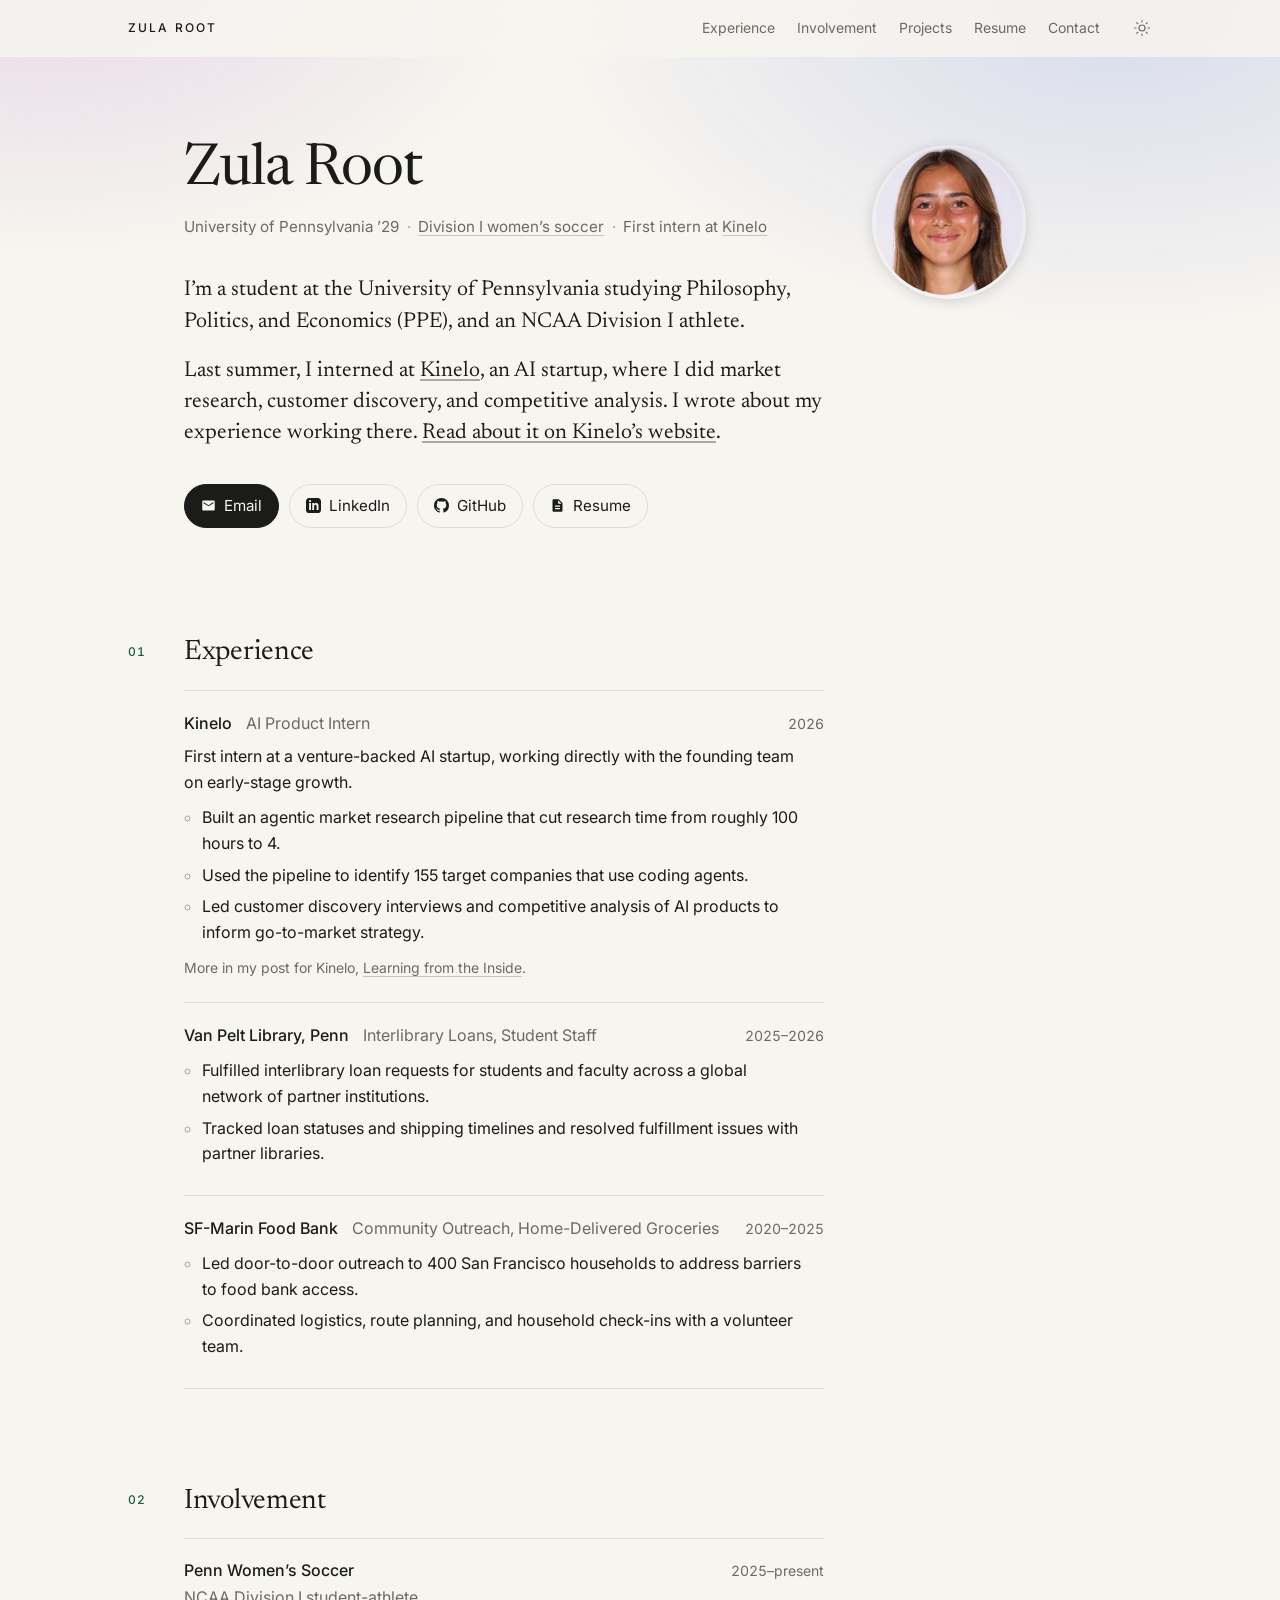
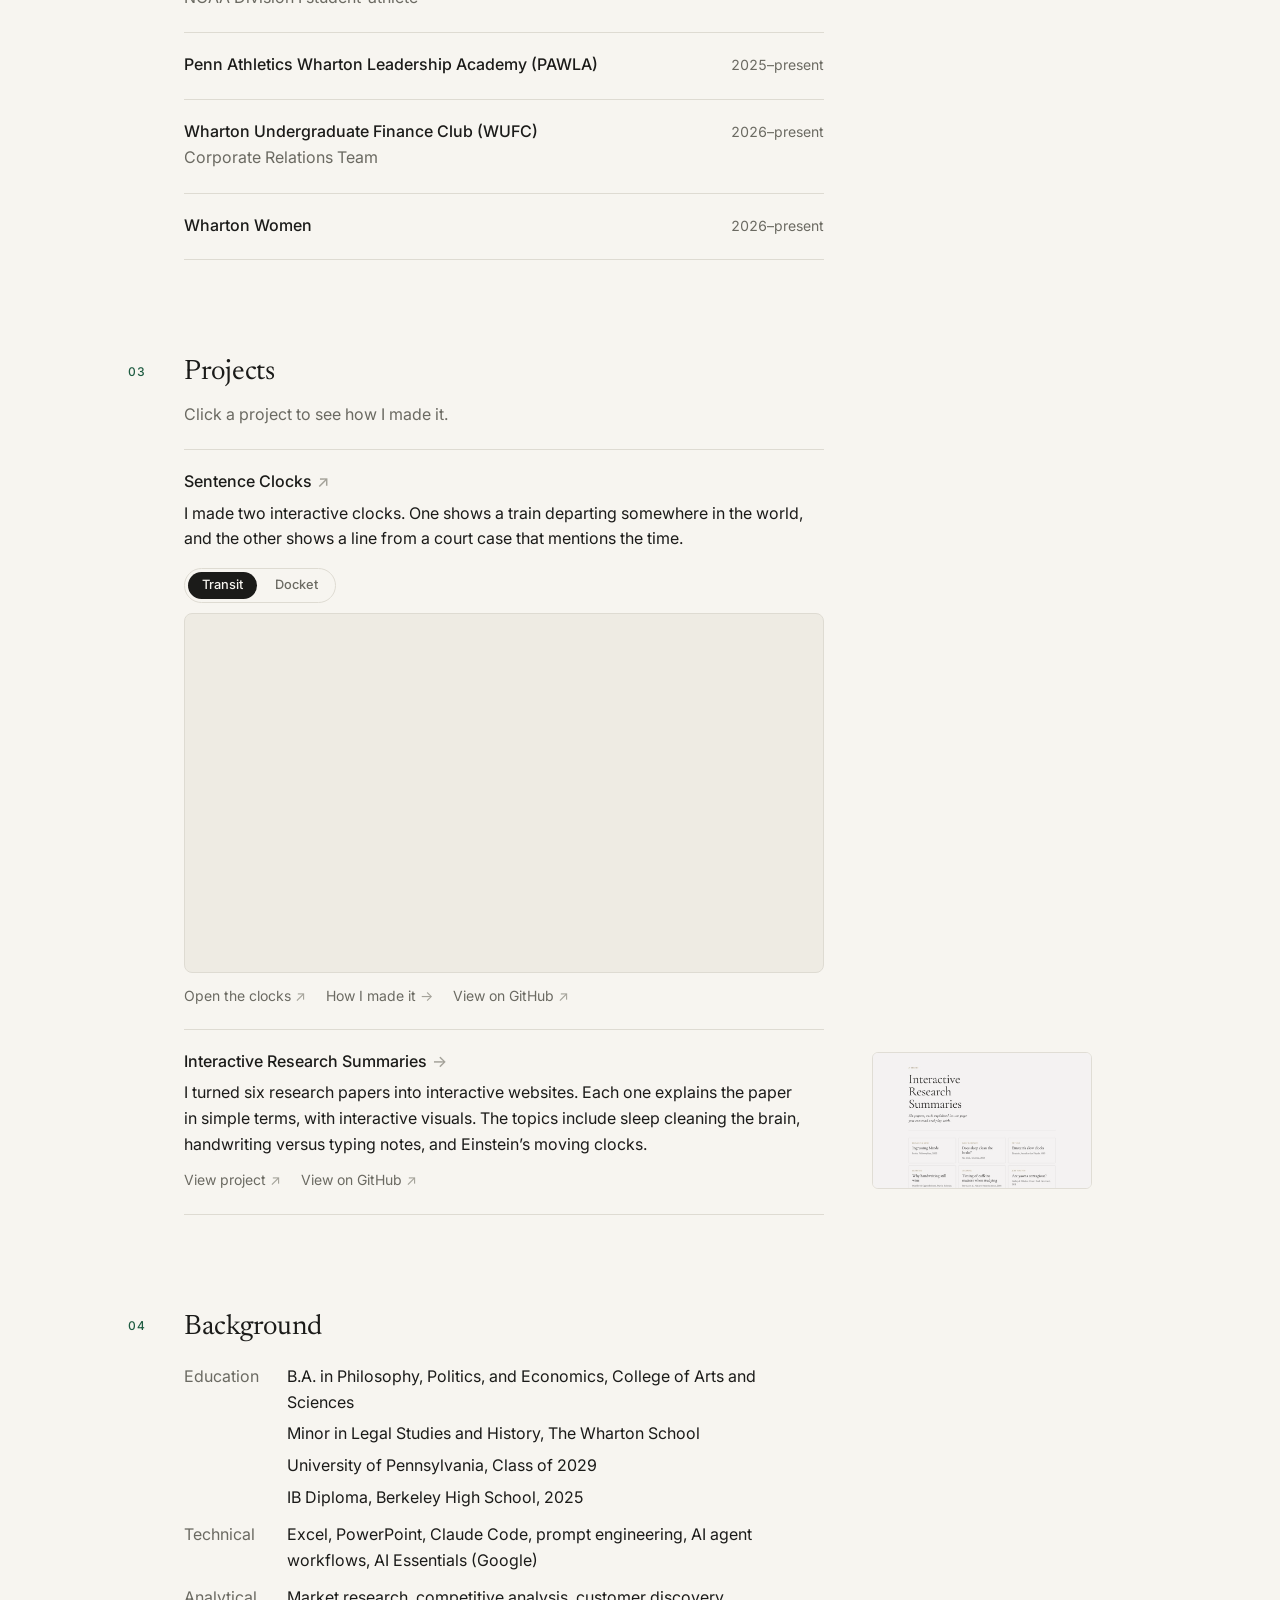
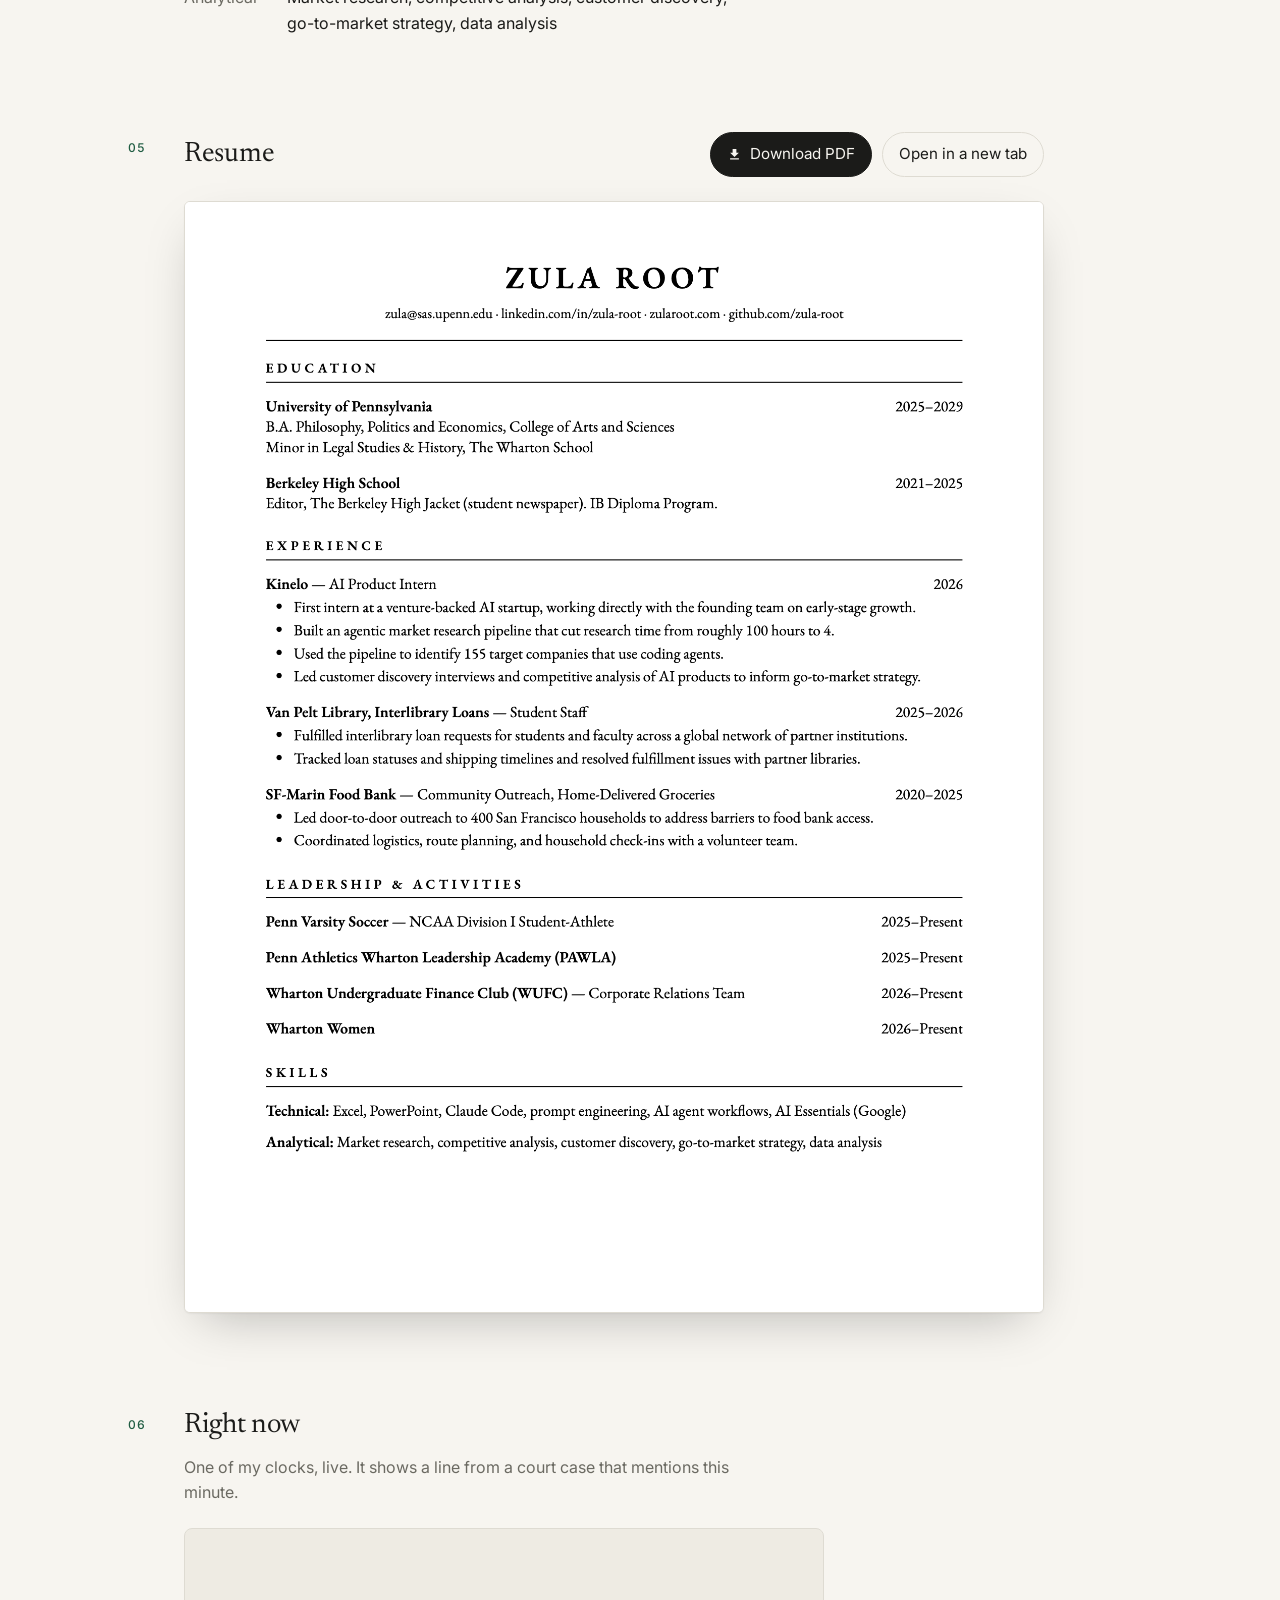
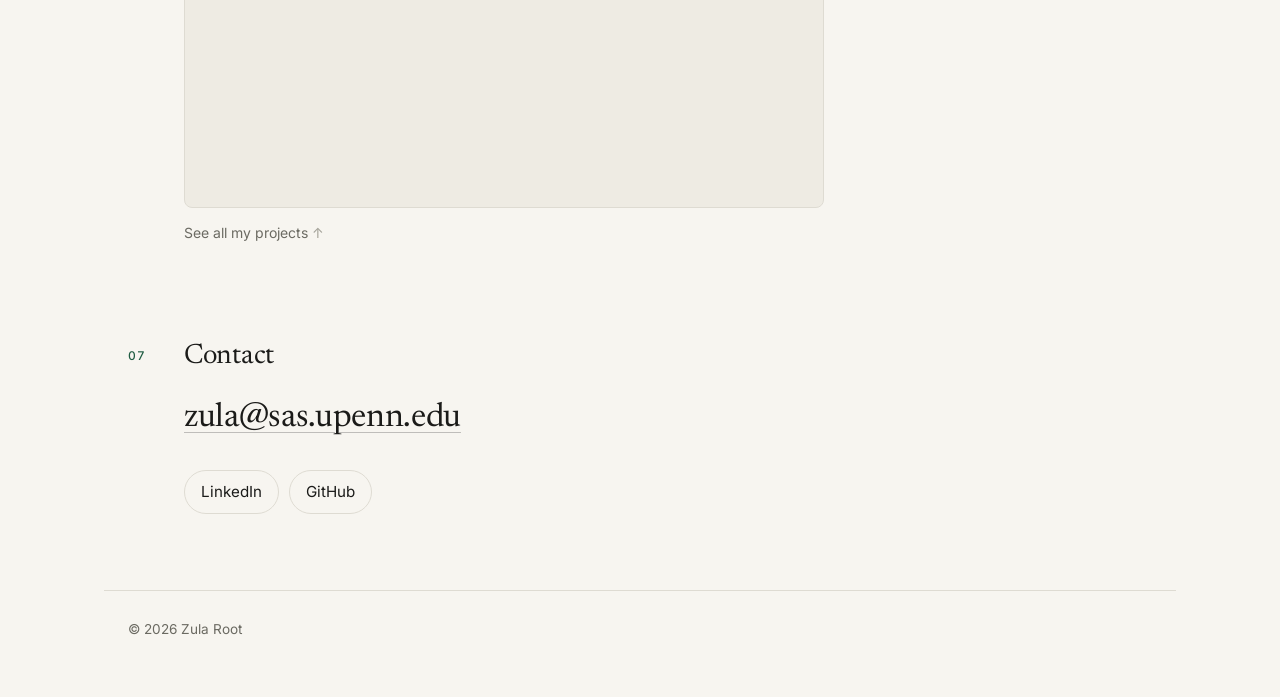
==== commit 0a378e1e: "Show the clocks live on the home page Co-Authored-By: Claude Opus 5.5 <noreply@anthropic.com>" ====
--- a/index.html
+++ b/index.html
@@ -4,9 +4,9 @@
   <meta charset="utf-8">
   <meta name="viewport" content="width=device-width, initial-scale=1">
   <title>Zula Root</title>
-  <meta name="description" content="Student at the University of Pennsylvania studying Philosophy, Politics, and Economics. NCAA Division I athlete. First intern at Kinelo, an AI startup. Looking for a summer 2027 internship.">
+  <meta name="description" content="Student at the University of Pennsylvania studying Philosophy, Politics, and Economics, and an NCAA Division I athlete. Last summer, I interned at Kinelo, an AI startup.">
   <meta property="og:title" content="Zula Root">
-  <meta property="og:description" content="Student at the University of Pennsylvania studying Philosophy, Politics, and Economics. NCAA Division I athlete. First intern at Kinelo, an AI startup. Looking for a summer 2027 internship.">
+  <meta property="og:description" content="Student at the University of Pennsylvania studying Philosophy, Politics, and Economics, and an NCAA Division I athlete. Last summer, I interned at Kinelo, an AI startup.">
   <meta property="og:type" content="website">
   <meta property="og:site_name" content="Zula Root">
   <meta name="twitter:card" content="summary">
@@ -148,11 +148,18 @@
         <ul class="rows">
           <li class="row linked">
             <div class="row-head">
-              <h3 class="name"><a href="projects/clocks.html">Sentence Clocks<span class="arrow in" aria-hidden="true">→</span></a></h3>
+              <h3 class="name"><a href="https://zula-root.github.io/Transit-Clock/" target="_blank" rel="noreferrer">Sentence Clocks<span class="arrow in" aria-hidden="true">↗</span></a></h3>
             </div>
             <p class="summary">I made two interactive clocks. One shows a train departing somewhere in the world, and the other shows a line from a court case that mentions the time.</p>
-            <p class="row-links"><a href="https://zula-root.github.io/Transit-Clock/" target="_blank" rel="noreferrer">View project<span aria-hidden="true">↗</span></a><a href="https://github.com/zula-root/Transit-Clock" target="_blank" rel="noreferrer">View on GitHub<span aria-hidden="true">↗</span></a></p>
-            <a class="thumb" href="projects/clocks.html" tabindex="-1" aria-hidden="true"><img src="img/clocks.jpg" alt="" width="800" height="500" loading="lazy"></a>
+            <!-- The clocks themselves, live. The buttons swap which one is shown. -->
+            <div class="live" data-clock="Transit-Clock">
+              <div class="live-tabs" role="group" aria-label="Which clock">
+                <button type="button" data-clock="Transit-Clock" aria-pressed="true">Transit</button>
+                <button type="button" data-clock="Docket-Clock" aria-pressed="false">Docket</button>
+              </div>
+              <iframe class="live-frame" src="https://zula-root.github.io/Transit-Clock/?face=stand" title="The Transit Clock, live" loading="lazy"></iframe>
+            </div>
+            <p class="row-links"><a href="https://zula-root.github.io/Transit-Clock/" target="_blank" rel="noreferrer">Open the clocks<span aria-hidden="true">↗</span></a><a href="projects/clocks.html">How I made it<span aria-hidden="true">→</span></a><a href="https://github.com/zula-root/Transit-Clock" target="_blank" rel="noreferrer">View on GitHub<span aria-hidden="true">↗</span></a></p>
           </li>
           <li class="row linked">
             <div class="row-head">
@@ -211,8 +218,20 @@
       </div>
     </section>
 
+    <section class="section grid reveal now" id="now" aria-labelledby="h-now">
+      <span class="num" aria-hidden="true">06</span>
+      <div class="body">
+        <h2 id="h-now">Right now</h2>
+        <p class="intro-line">One of my clocks, live. It shows a line from a court case that mentions this minute.</p>
+        <div class="live live-small" data-clock="Docket-Clock">
+          <iframe class="live-frame" src="https://zula-root.github.io/Docket-Clock/?face=stand" title="The Docket Clock, live" loading="lazy"></iframe>
+        </div>
+        <p class="row-links"><a href="#projects">See all my projects<span aria-hidden="true">↑</span></a></p>
+      </div>
+    </section>
+
     <section class="section grid reveal contact" id="contact" aria-labelledby="h-contact">
-      <span class="num" aria-hidden="true">06</span>
+      <span class="num" aria-hidden="true">07</span>
       <div class="body">
         <h2 id="h-contact">Contact</h2>
         <a class="email" href="mailto:zula@sas.upenn.edu">zula@sas.upenn.edu</a>
--- a/styles.css
+++ b/styles.css
@@ -1382,3 +1382,56 @@
     display: none;
   }
 }
+
+/* ---------- Live clocks ----------
+   The clocks themselves, embedded with their stand face (the sentence only),
+   so a visitor sees one working without a click. The frame sits above the
+   row's stretched link, so pressing it reaches the clock. */
+.live {
+  position: relative;
+  z-index: 1;
+  margin: 16px 0 0;
+}
+
+.live-frame {
+  display: block;
+  width: 100%;
+  aspect-ratio: 16 / 9;
+  min-height: 220px;
+  border: 1px solid var(--rule);
+  border-radius: 8px;
+  background: var(--hover);
+}
+
+.live-small .live-frame {
+  aspect-ratio: 16 / 7;
+  min-height: 180px;
+}
+
+.live-tabs {
+  display: inline-flex;
+  gap: 4px;
+  margin: 0 0 10px;
+  padding: 3px;
+  border: 1px solid var(--rule);
+  border-radius: 999px;
+}
+
+.live-tabs button {
+  font: 500 0.8rem / 1 var(--sans);
+  padding: 7px 14px;
+  border: 0;
+  border-radius: 999px;
+  background: transparent;
+  color: var(--muted);
+  cursor: pointer;
+}
+
+.live-tabs button[aria-pressed="true"] {
+  background: var(--ink);
+  color: var(--paper);
+}
+
+.now .row-links {
+  margin-top: 14px;
+}
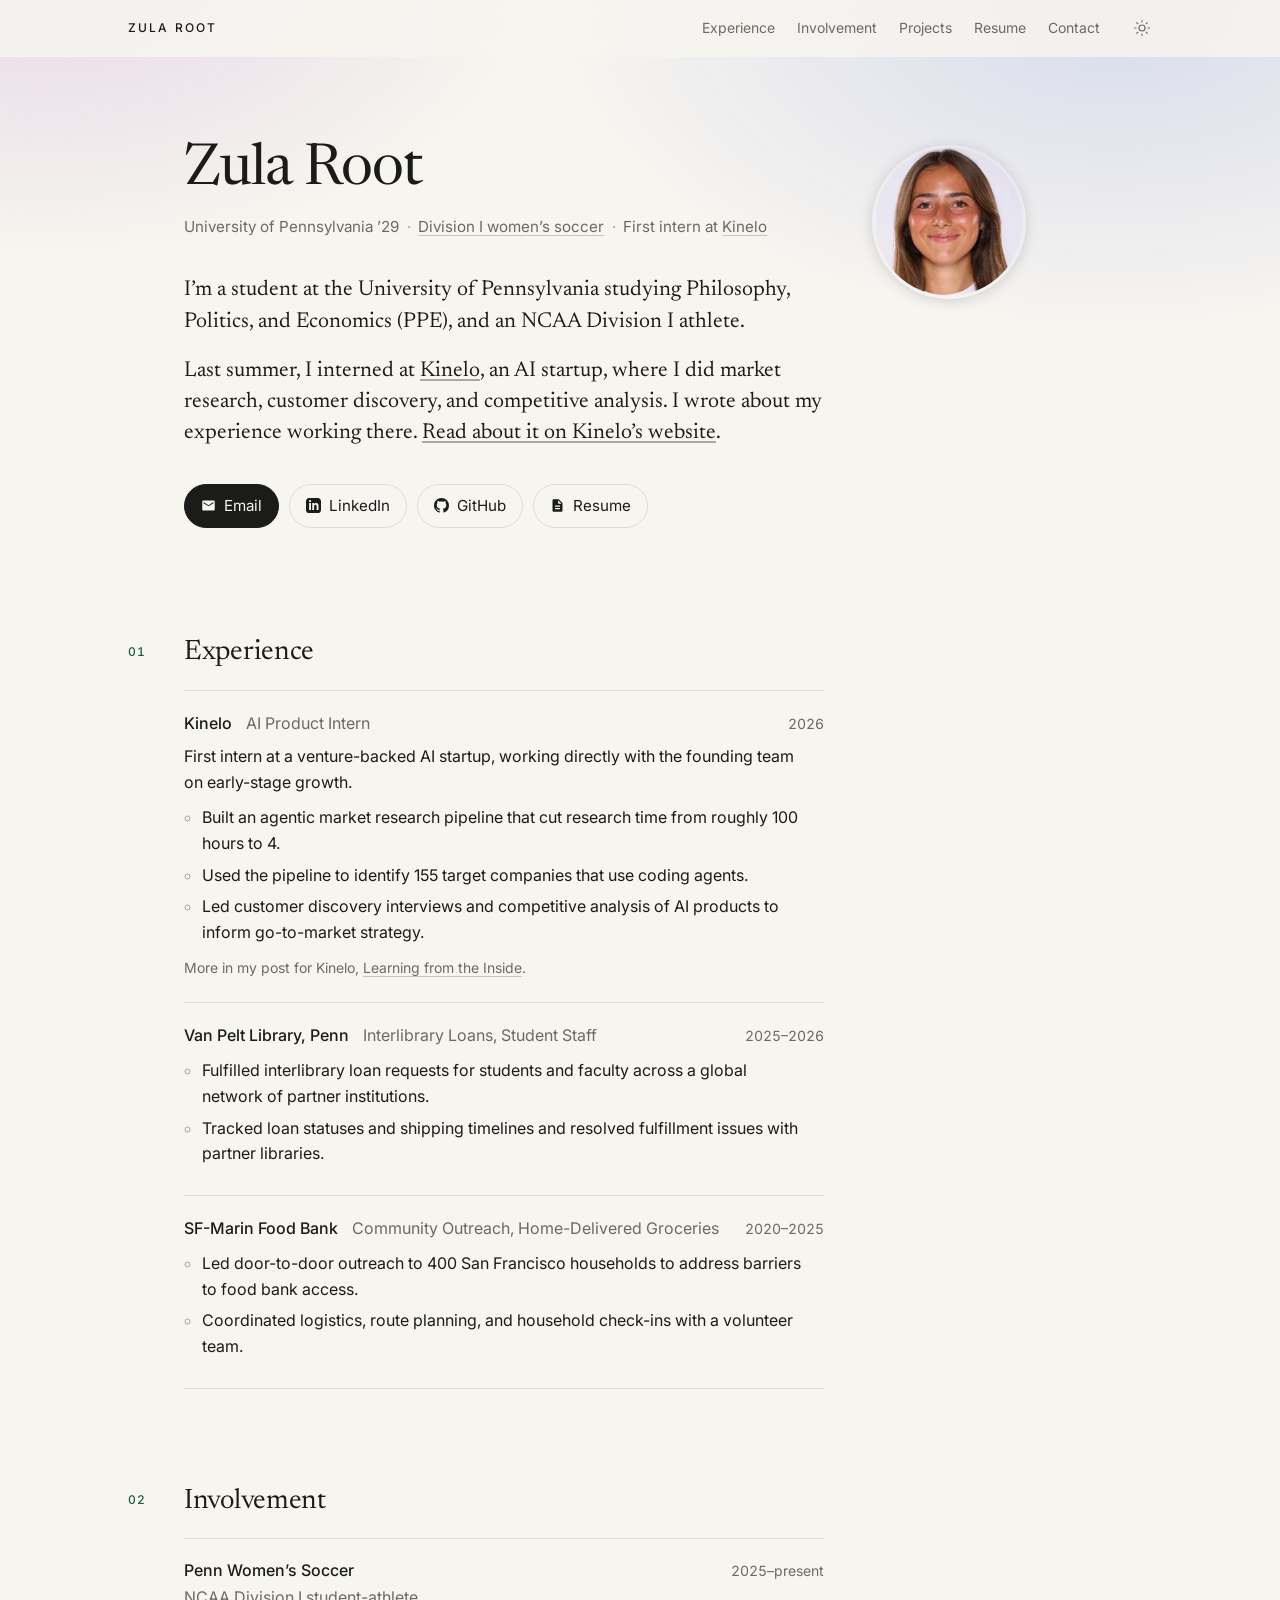
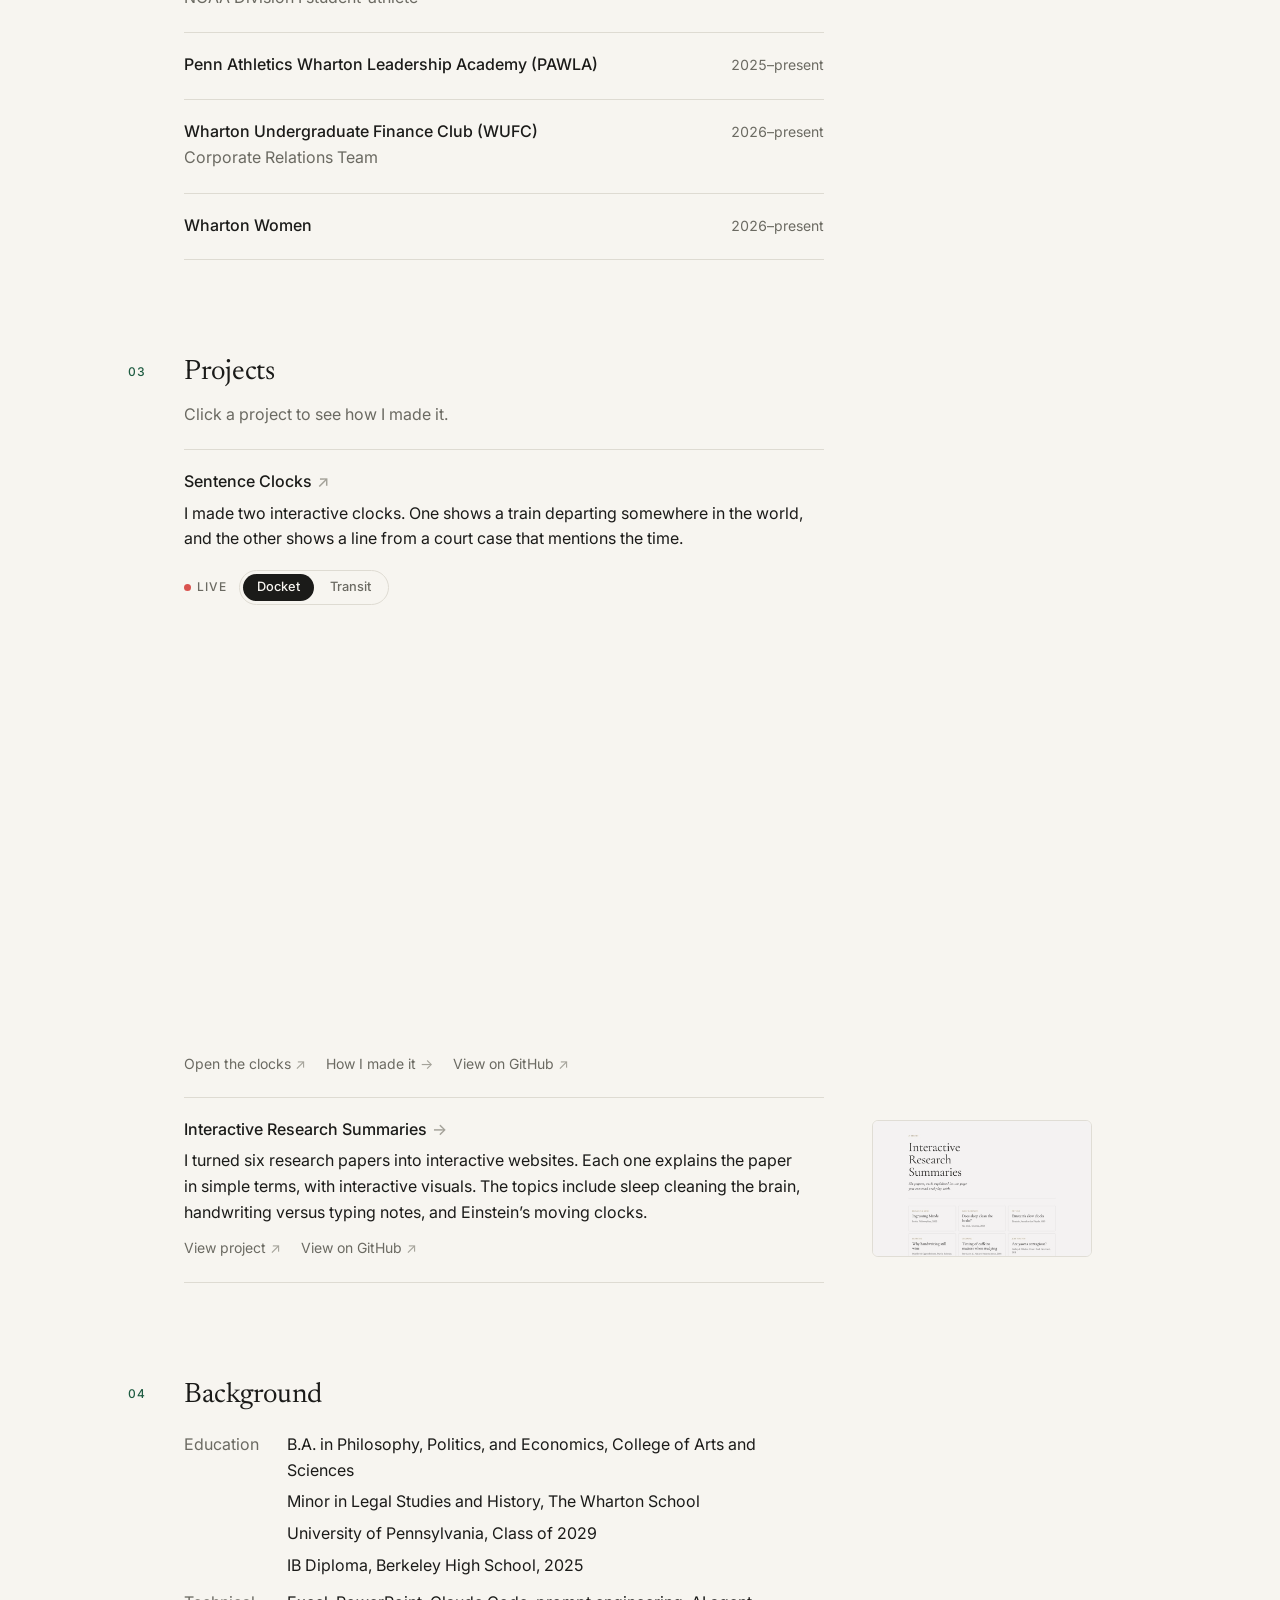
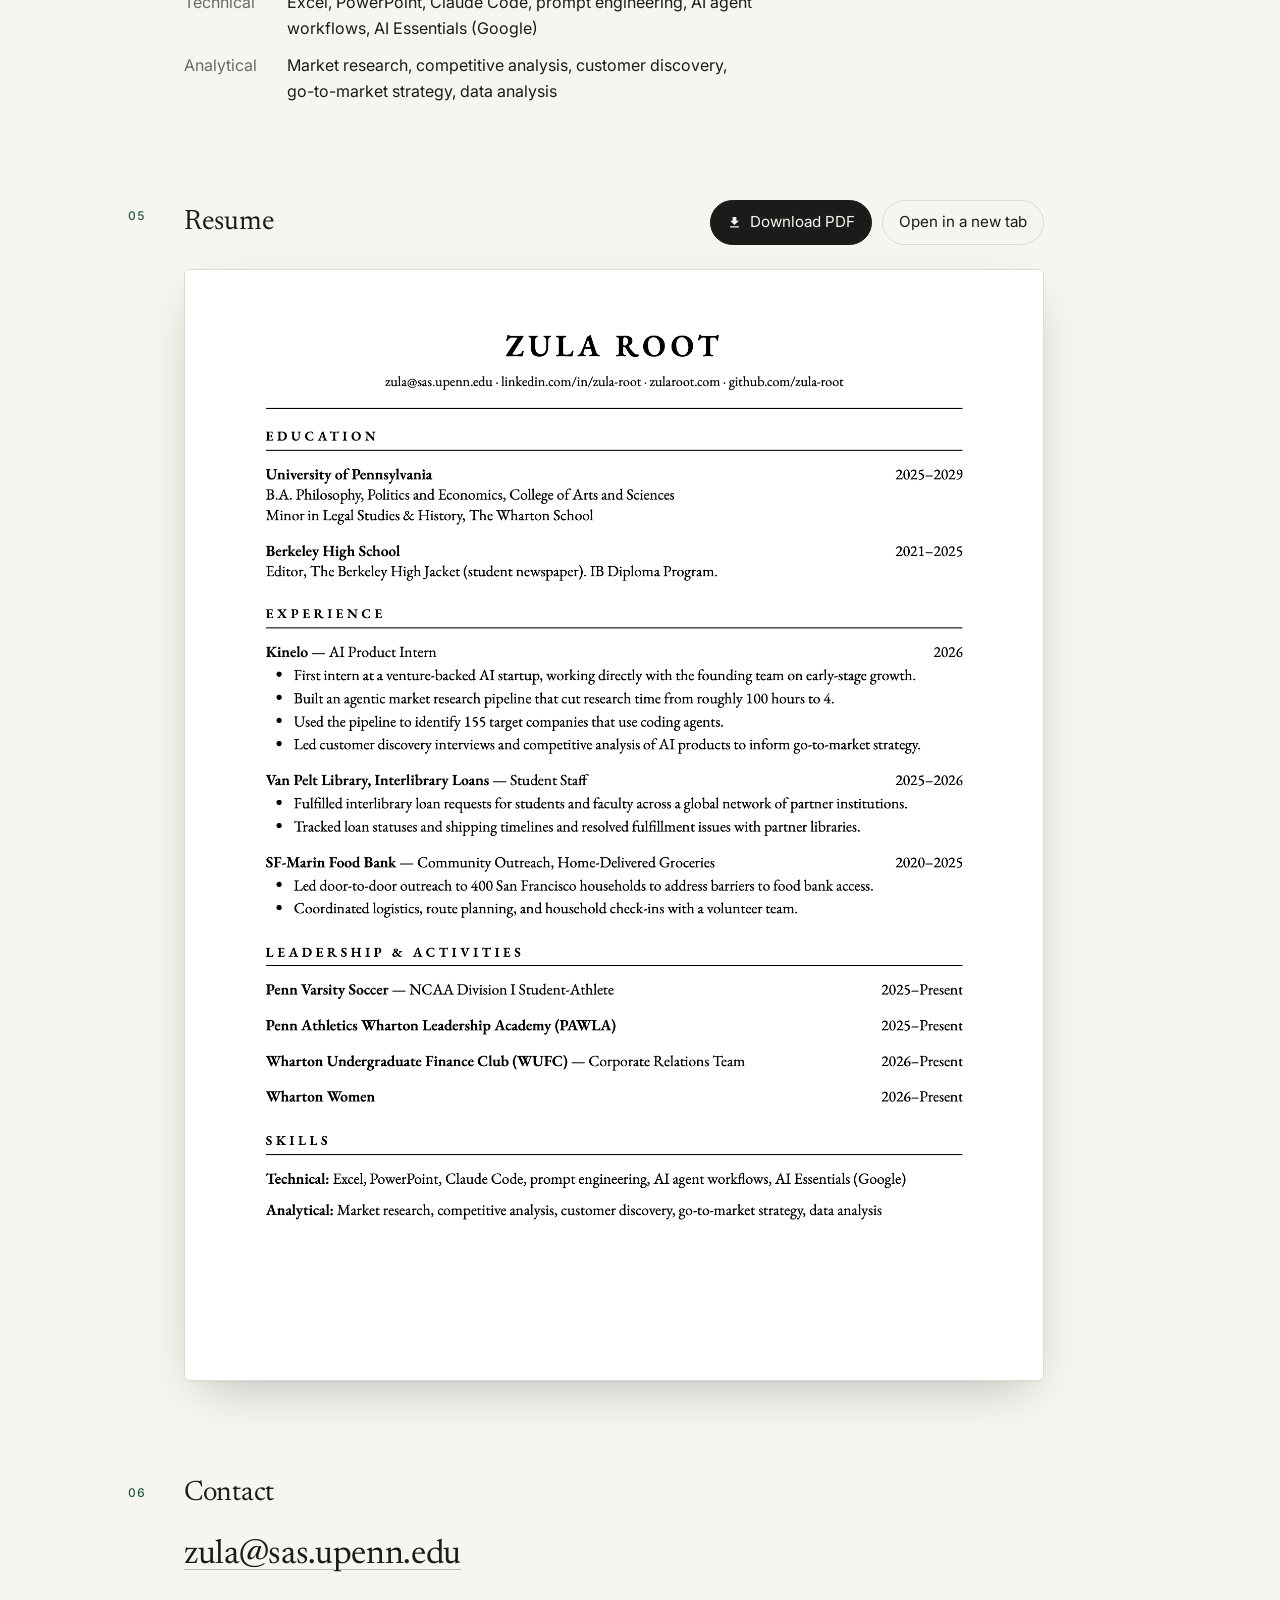
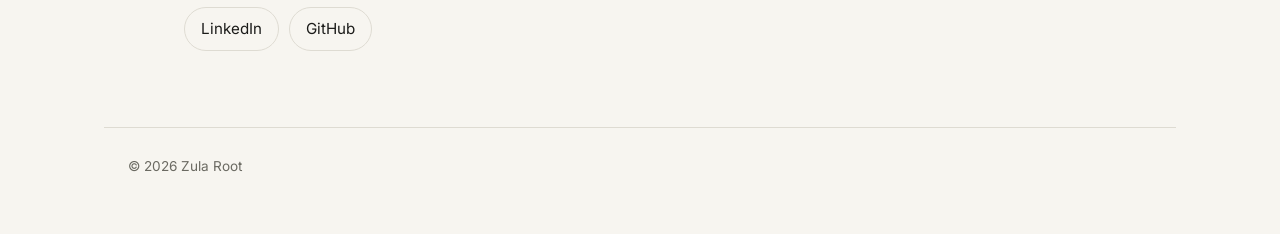
==== commit 0984acb8: "Live clocks without a frame, Docket first Co-Authored-By: Claude Opus 5.5 <noreply@anthropic.com>" ====
--- a/index.html
+++ b/index.html
@@ -148,18 +148,22 @@
         <ul class="rows">
           <li class="row linked">
             <div class="row-head">
-              <h3 class="name"><a href="https://zula-root.github.io/Transit-Clock/" target="_blank" rel="noreferrer">Sentence Clocks<span class="arrow in" aria-hidden="true">↗</span></a></h3>
+              <h3 class="name"><a href="https://zula-root.github.io/Docket-Clock/" target="_blank" rel="noreferrer">Sentence Clocks<span class="arrow in" aria-hidden="true">↗</span></a></h3>
             </div>
             <p class="summary">I made two interactive clocks. One shows a train departing somewhere in the world, and the other shows a line from a court case that mentions the time.</p>
-            <!-- The clocks themselves, live. The buttons swap which one is shown. -->
-            <div class="live" data-clock="Transit-Clock">
-              <div class="live-tabs" role="group" aria-label="Which clock">
-                <button type="button" data-clock="Transit-Clock" aria-pressed="true">Transit</button>
-                <button type="button" data-clock="Docket-Clock" aria-pressed="false">Docket</button>
+            <!-- The clocks themselves, live, drawn on this page's own background.
+                 The buttons swap which one is shown. -->
+            <div class="live" data-clock="Docket-Clock">
+              <div class="live-bar">
+                <span class="live-dot">Live</span>
+                <div class="live-tabs" role="group" aria-label="Which clock">
+                  <button type="button" data-clock="Docket-Clock" aria-pressed="true">Docket</button>
+                  <button type="button" data-clock="Transit-Clock" aria-pressed="false">Transit</button>
+                </div>
               </div>
-              <iframe class="live-frame" src="https://zula-root.github.io/Transit-Clock/?face=stand" title="The Transit Clock, live" loading="lazy"></iframe>
-            </div>
-            <p class="row-links"><a href="https://zula-root.github.io/Transit-Clock/" target="_blank" rel="noreferrer">Open the clocks<span aria-hidden="true">↗</span></a><a href="projects/clocks.html">How I made it<span aria-hidden="true">→</span></a><a href="https://github.com/zula-root/Transit-Clock" target="_blank" rel="noreferrer">View on GitHub<span aria-hidden="true">↗</span></a></p>
+              <iframe class="live-frame" title="The Docket Clock, live" scrolling="no"></iframe>
+            </div>
+            <p class="row-links"><a href="https://zula-root.github.io/Docket-Clock/" target="_blank" rel="noreferrer">Open the clocks<span aria-hidden="true">↗</span></a><a href="projects/clocks.html">How I made it<span aria-hidden="true">→</span></a><a href="https://github.com/zula-root/Transit-Clock" target="_blank" rel="noreferrer">View on GitHub<span aria-hidden="true">↗</span></a></p>
           </li>
           <li class="row linked">
             <div class="row-head">
@@ -218,20 +222,8 @@
       </div>
     </section>
 
-    <section class="section grid reveal now" id="now" aria-labelledby="h-now">
+    <section class="section grid reveal contact" id="contact" aria-labelledby="h-contact">
       <span class="num" aria-hidden="true">06</span>
-      <div class="body">
-        <h2 id="h-now">Right now</h2>
-        <p class="intro-line">One of my clocks, live. It shows a line from a court case that mentions this minute.</p>
-        <div class="live live-small" data-clock="Docket-Clock">
-          <iframe class="live-frame" src="https://zula-root.github.io/Docket-Clock/?face=stand" title="The Docket Clock, live" loading="lazy"></iframe>
-        </div>
-        <p class="row-links"><a href="#projects">See all my projects<span aria-hidden="true">↑</span></a></p>
-      </div>
-    </section>
-
-    <section class="section grid reveal contact" id="contact" aria-labelledby="h-contact">
-      <span class="num" aria-hidden="true">07</span>
       <div class="body">
         <h2 id="h-contact">Contact</h2>
         <a class="email" href="mailto:zula@sas.upenn.edu">zula@sas.upenn.edu</a>
--- a/styles.css
+++ b/styles.css
@@ -1384,34 +1384,57 @@
 }
 
 /* ---------- Live clocks ----------
-   The clocks themselves, embedded with their stand face (the sentence only),
-   so a visitor sees one working without a click. The frame sits above the
-   row's stretched link, so pressing it reaches the clock. */
+   The clocks themselves, embedded without a frame: each clock draws on this
+   page's own background, and tells the page how tall it is. The frame sits
+   above the row's stretched link, so pressing it reaches the clock. */
 .live {
   position: relative;
   z-index: 1;
-  margin: 16px 0 0;
+  margin: 18px 0 4px;
 }
 
 .live-frame {
   display: block;
   width: 100%;
-  aspect-ratio: 16 / 9;
-  min-height: 220px;
-  border: 1px solid var(--rule);
-  border-radius: 8px;
-  background: var(--hover);
-}
-
-.live-small .live-frame {
-  aspect-ratio: 16 / 7;
-  min-height: 180px;
+  height: 420px;
+  border: 0;
+  background: transparent;
+  color-scheme: normal;
+}
+
+.live-bar {
+  display: flex;
+  align-items: center;
+  gap: 12px;
+  margin: 0 0 16px;
+}
+
+.live-dot {
+  display: inline-flex;
+  align-items: center;
+  gap: 6px;
+  font: 500 0.75rem / 1 var(--sans);
+  letter-spacing: 0.08em;
+  text-transform: uppercase;
+  color: var(--muted);
+}
+
+.live-dot::before {
+  content: "";
+  width: 7px;
+  height: 7px;
+  border-radius: 50%;
+  background: #d9534f;
+  animation: live-pulse 2s ease-in-out infinite;
+}
+
+@keyframes live-pulse {
+  50% { opacity: 0.35; }
 }
 
 .live-tabs {
   display: inline-flex;
-  gap: 4px;
-  margin: 0 0 10px;
+  gap: 2px;
   padding: 3px;
   border: 1px solid var(--rule);
   border-radius: 999px;
@@ -1432,6 +1455,6 @@
   color: var(--paper);
 }
 
-.now .row-links {
-  margin-top: 14px;
-}
+@media (prefers-reduced-motion: reduce) {
+  .live-dot::before { animation: none; }
+}
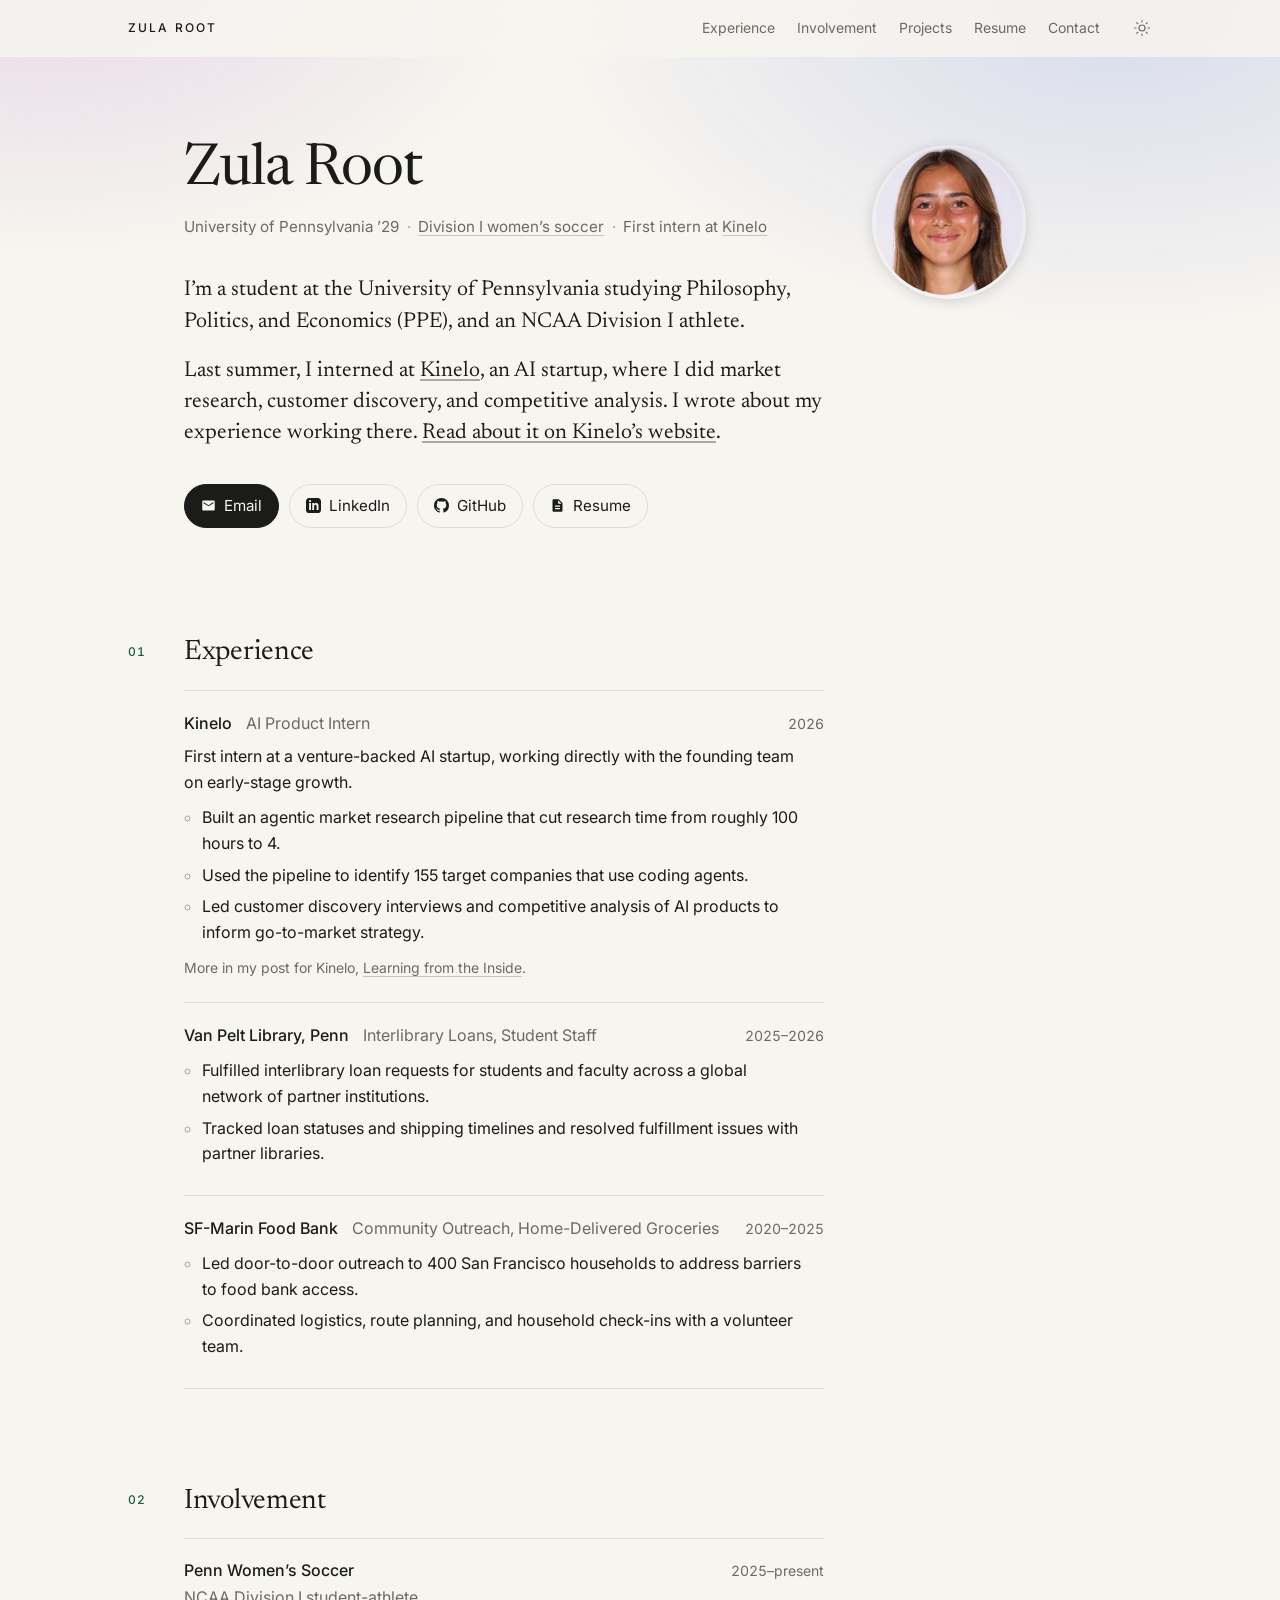
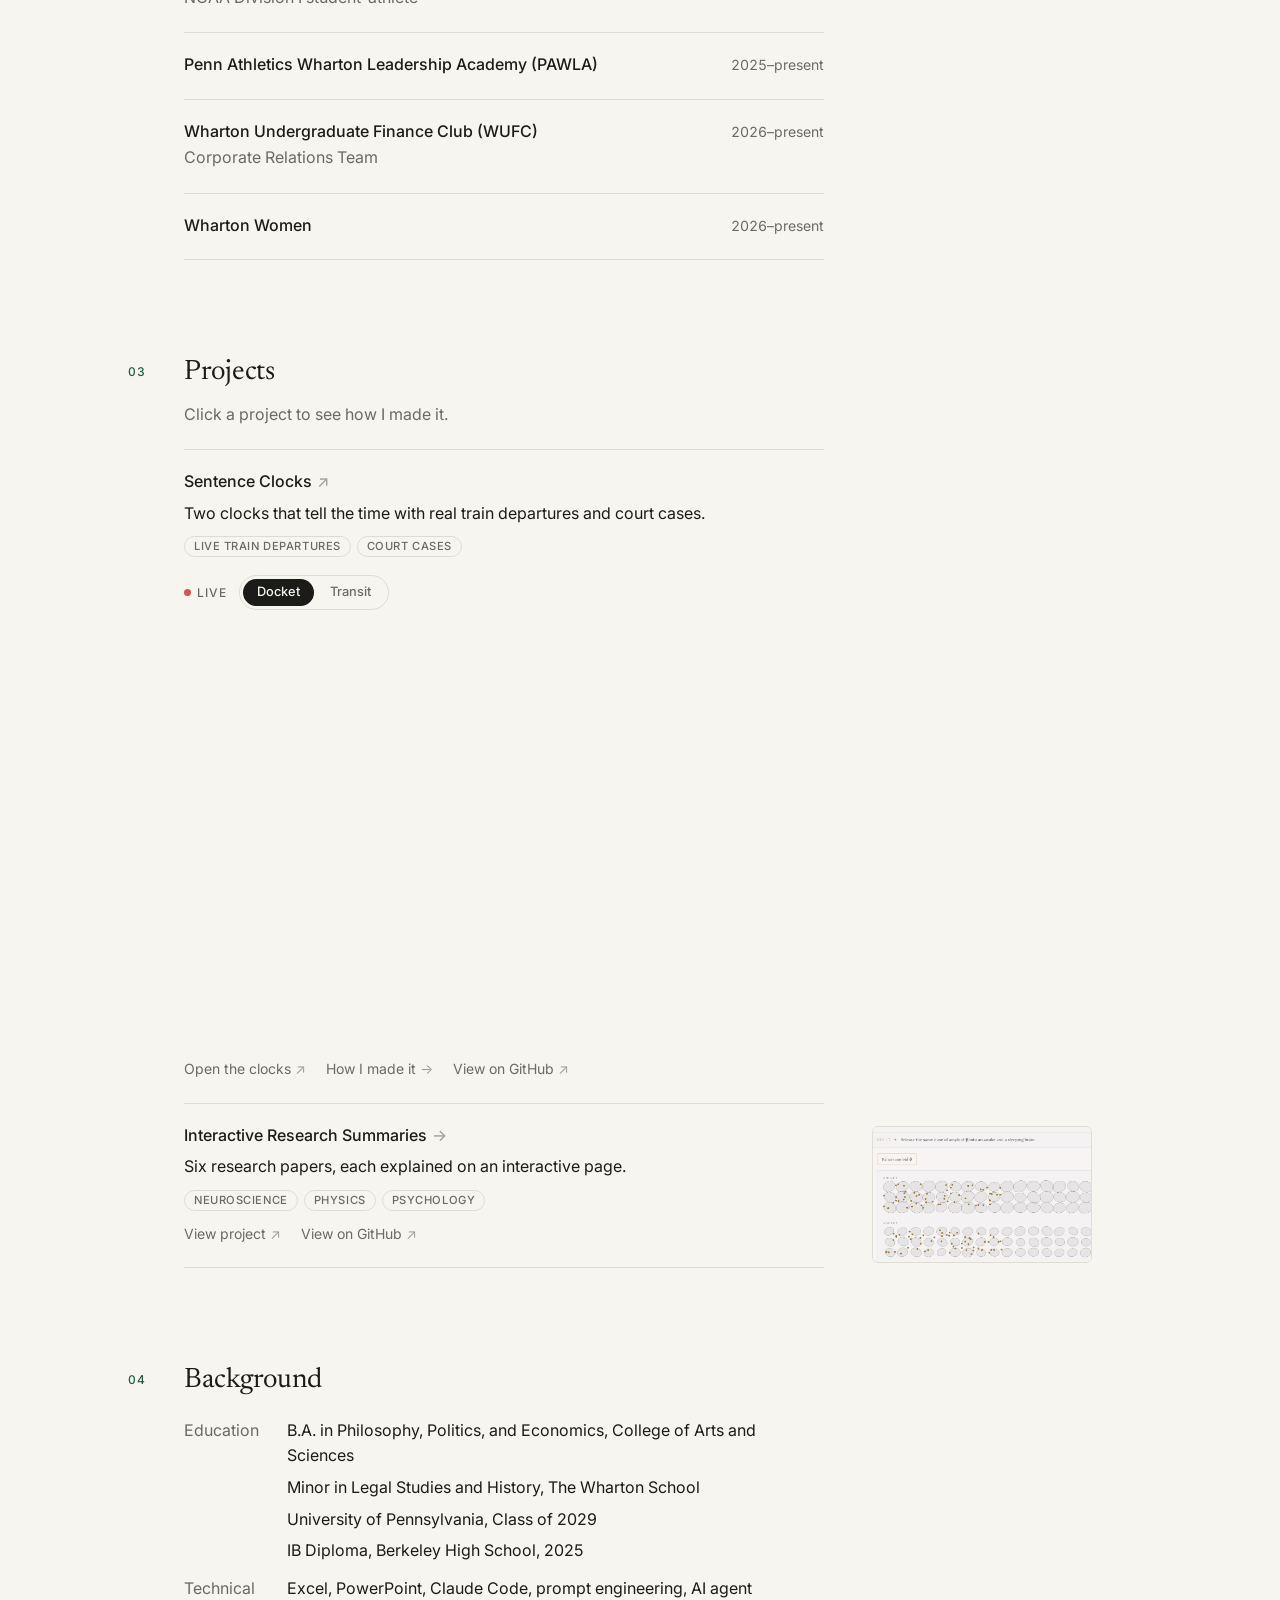
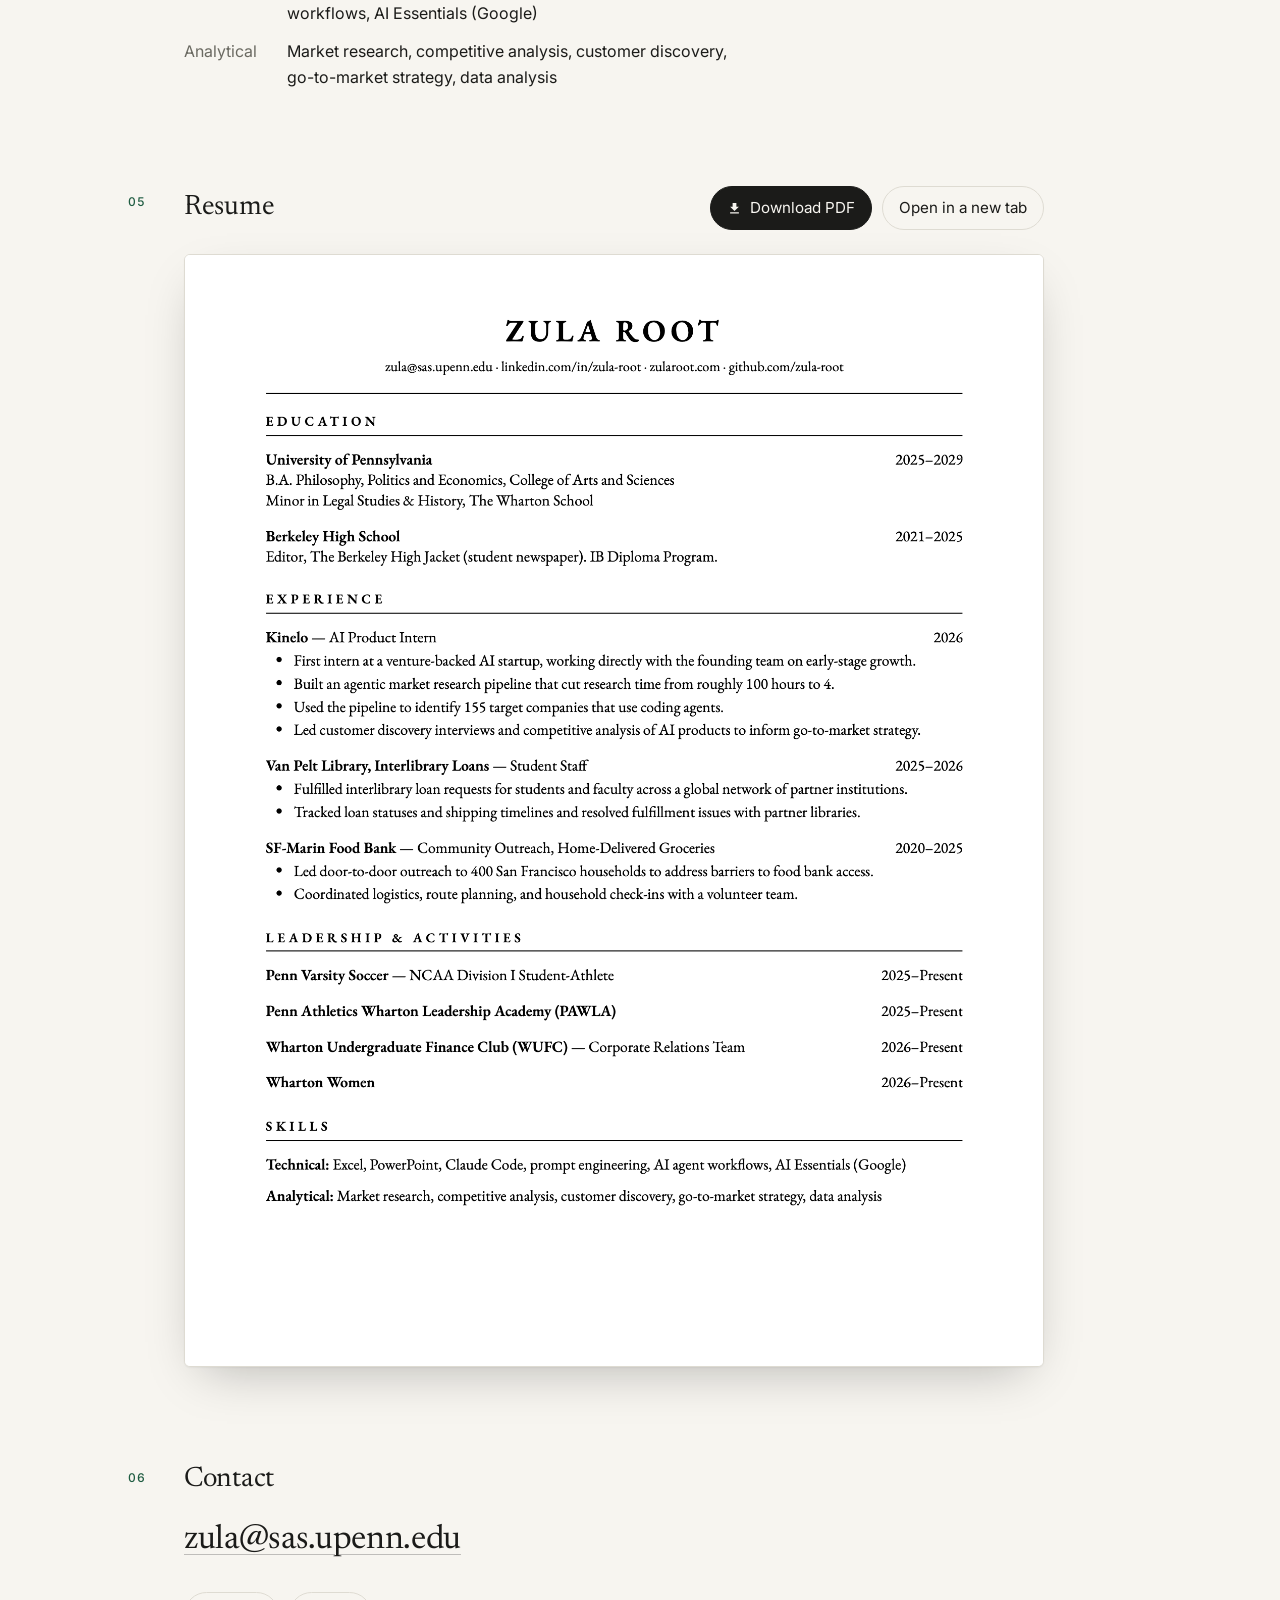
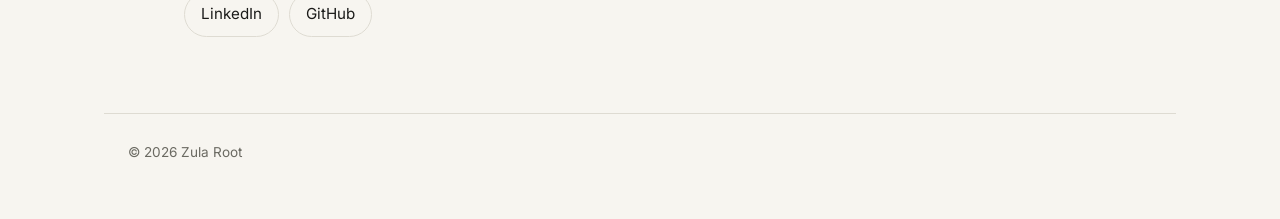
==== commit 988e23de: "Shorter project text with keywords, and an experiment as the research picture Co-Authored-By: Claude" ====
--- a/index.html
+++ b/index.html
@@ -150,7 +150,8 @@
             <div class="row-head">
               <h3 class="name"><a href="https://zula-root.github.io/Docket-Clock/" target="_blank" rel="noreferrer">Sentence Clocks<span class="arrow in" aria-hidden="true">↗</span></a></h3>
             </div>
-            <p class="summary">I made two interactive clocks. One shows a train departing somewhere in the world, and the other shows a line from a court case that mentions the time.</p>
+            <p class="summary">Two clocks that tell the time with real train departures and court cases.</p>
+            <ul class="tags"><li class="tag">Live train departures</li><li class="tag">Court cases</li></ul>
             <!-- The clocks themselves, live, drawn on this page's own background.
                  The buttons swap which one is shown. -->
             <div class="live" data-clock="Docket-Clock">
@@ -169,7 +170,8 @@
             <div class="row-head">
               <h3 class="name"><a href="projects/research-summaries.html">Interactive Research Summaries<span class="arrow in" aria-hidden="true">→</span></a></h3>
             </div>
-            <p class="summary">I turned six research papers into interactive websites. Each one explains the paper in simple terms, with interactive visuals. The topics include sleep cleaning the brain, handwriting versus typing notes, and Einstein’s moving clocks.</p>
+            <p class="summary">Six research papers, each explained on an interactive page.</p>
+            <ul class="tags"><li class="tag">Neuroscience</li><li class="tag">Physics</li><li class="tag">Psychology</li></ul>
             <p class="row-links"><a href="https://zula-root.github.io/Interactive-Research-Papers/" target="_blank" rel="noreferrer">View project<span aria-hidden="true">↗</span></a><a href="https://github.com/zula-root/Interactive-Research-Papers" target="_blank" rel="noreferrer">View on GitHub<span aria-hidden="true">↗</span></a></p>
             <a class="thumb" href="projects/research-summaries.html" tabindex="-1" aria-hidden="true"><img src="img/research-summaries.jpg" alt="" width="800" height="500" loading="lazy"></a>
           </li>
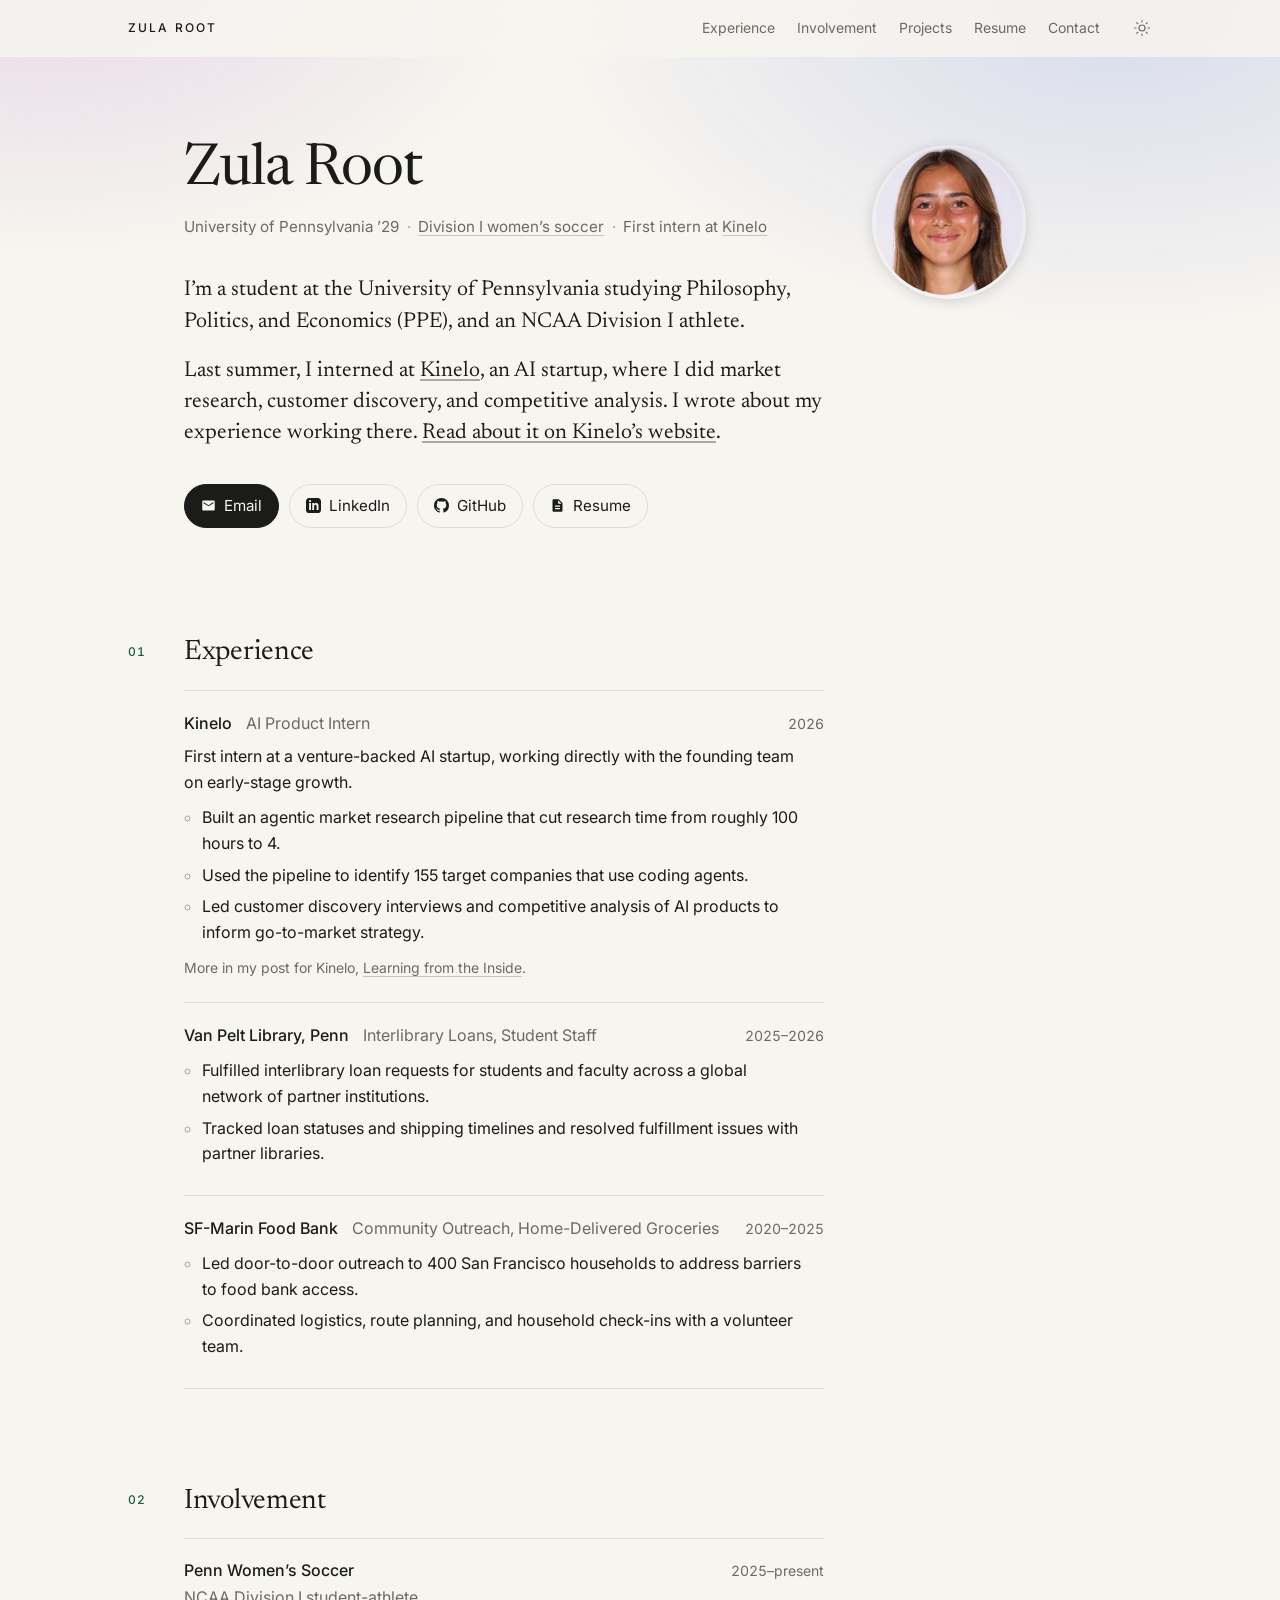
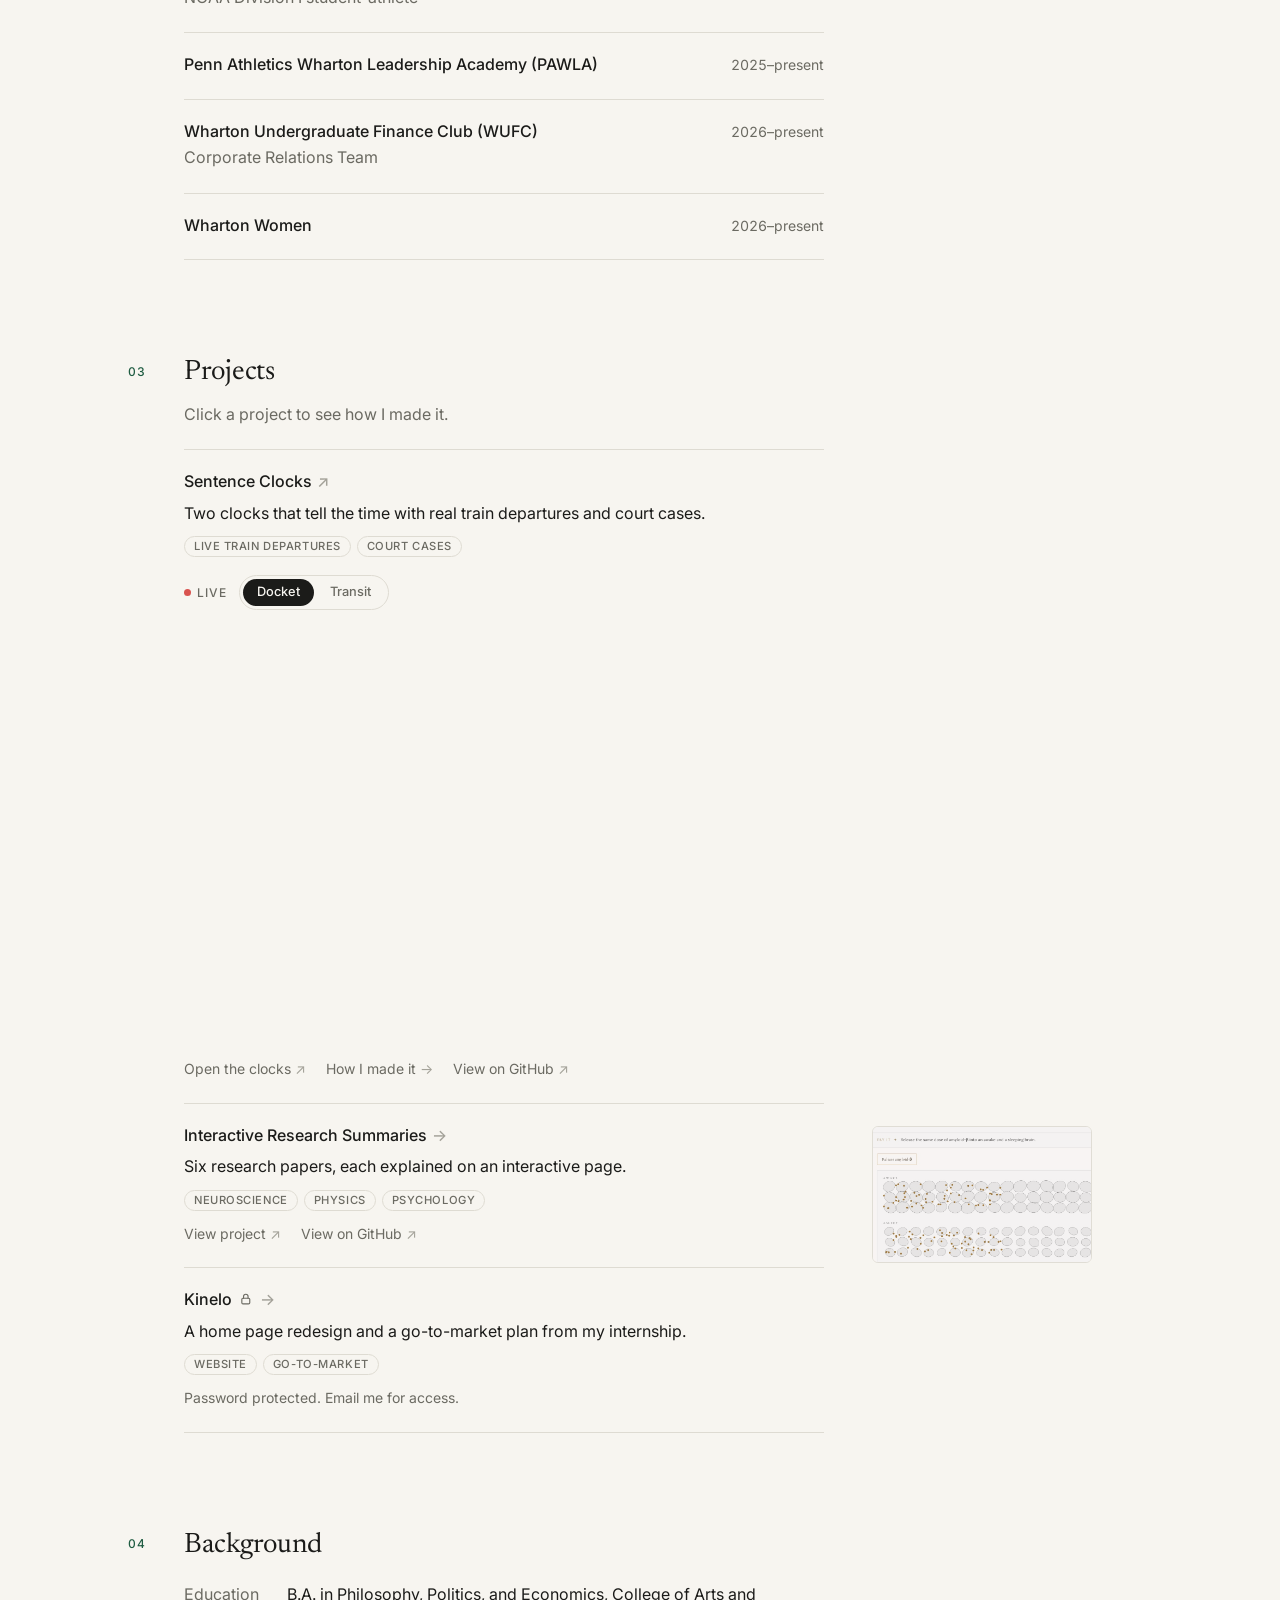
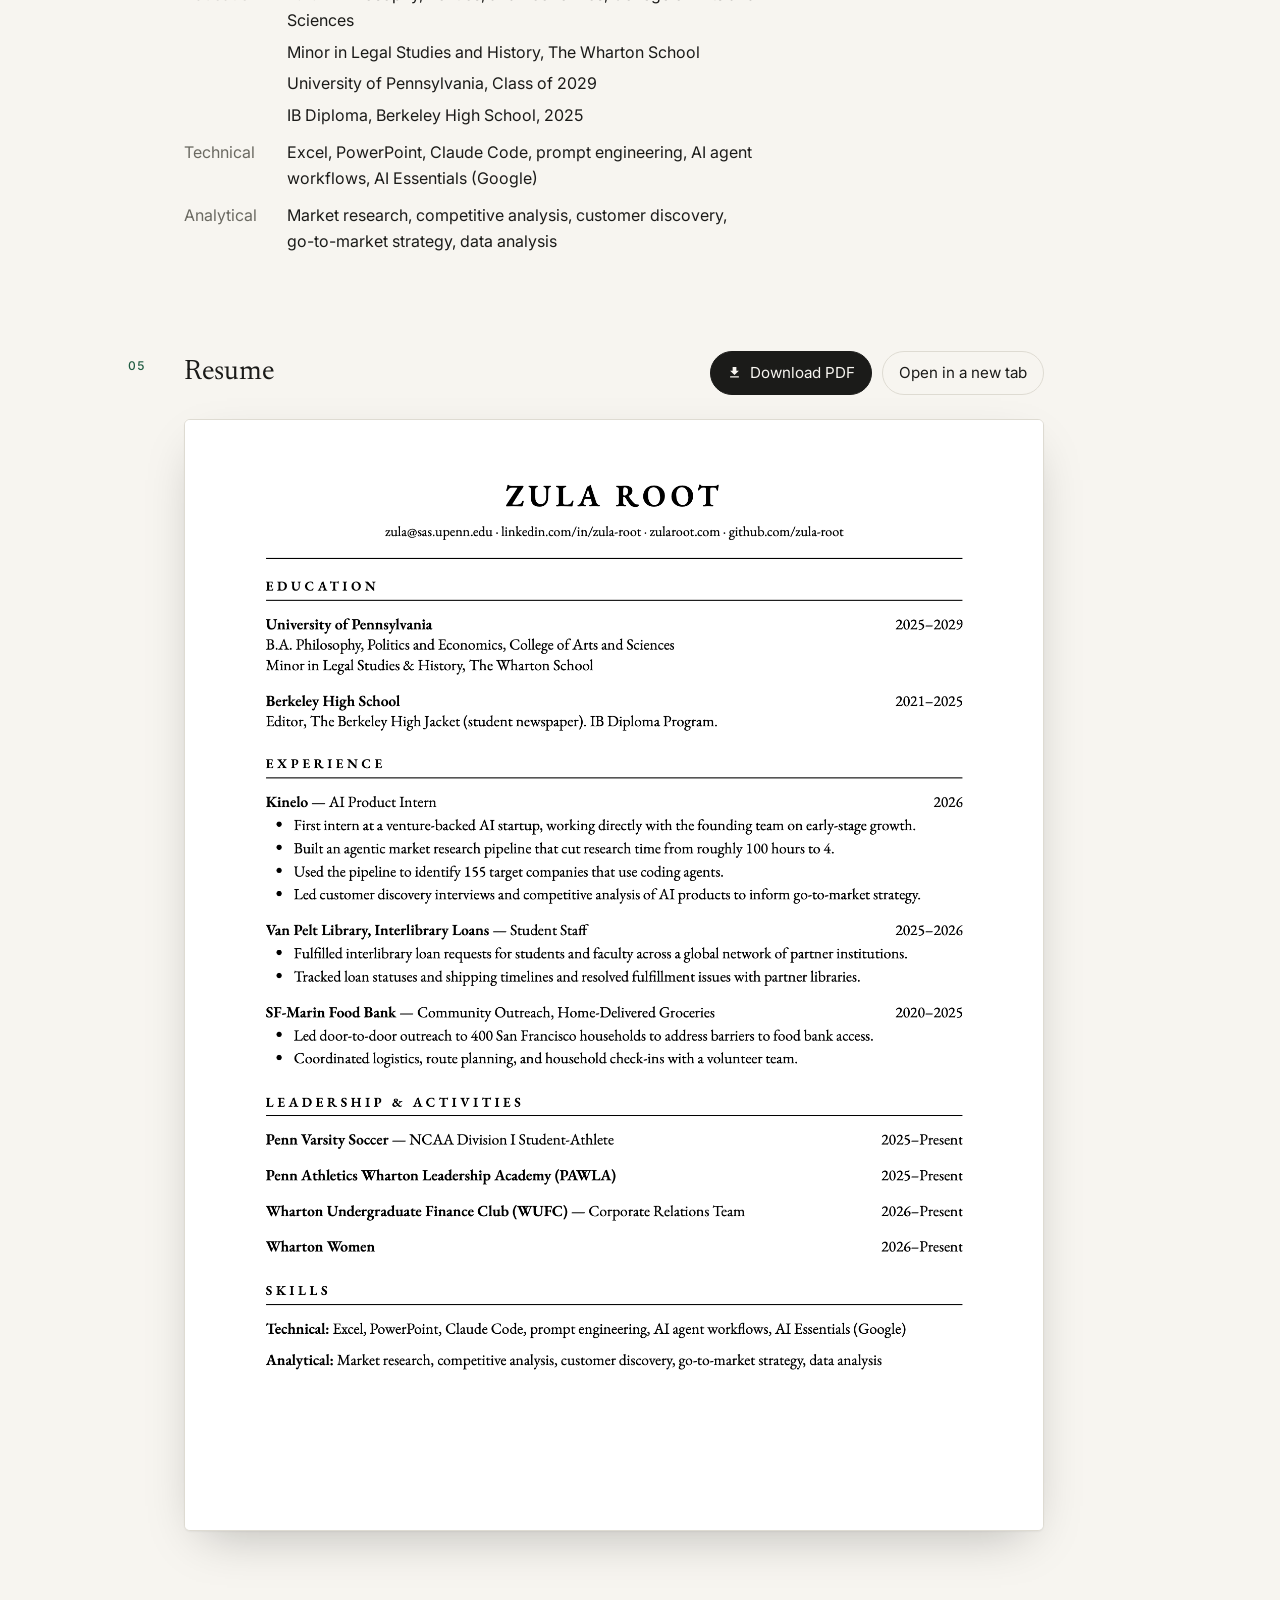
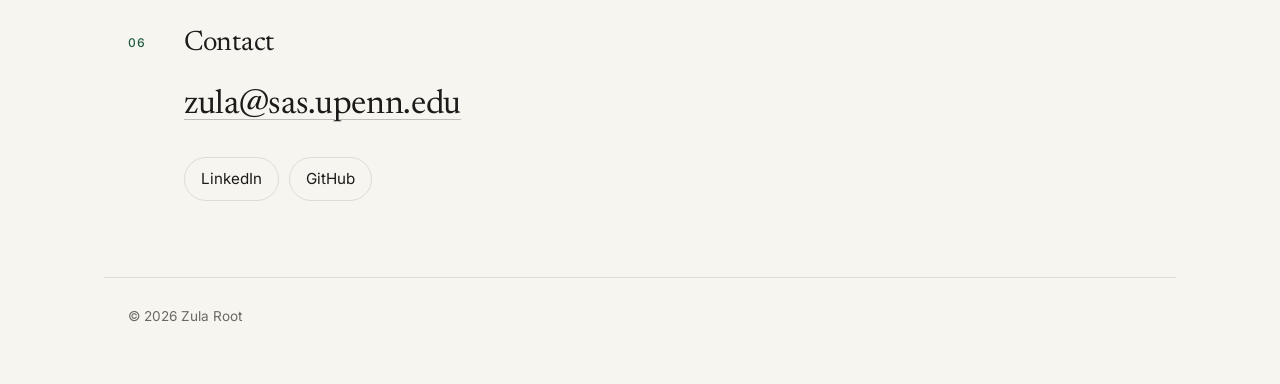
==== commit 2bec7651: "Add the Kinelo project, behind a password Co-Authored-By: Claude Opus 5.5 <noreply@anthropic.com>" ====
--- a/index.html
+++ b/index.html
@@ -175,6 +175,14 @@
             <p class="row-links"><a href="https://zula-root.github.io/Interactive-Research-Papers/" target="_blank" rel="noreferrer">View project<span aria-hidden="true">↗</span></a><a href="https://github.com/zula-root/Interactive-Research-Papers" target="_blank" rel="noreferrer">View on GitHub<span aria-hidden="true">↗</span></a></p>
             <a class="thumb" href="projects/research-summaries.html" tabindex="-1" aria-hidden="true"><img src="img/research-summaries.jpg" alt="" width="800" height="500" loading="lazy"></a>
           </li>
+          <li class="row linked">
+            <div class="row-head">
+              <h3 class="name"><a href="projects/kinelo.html">Kinelo<svg class="lock-badge" viewBox="0 0 24 24" role="img" aria-label="Password protected"><rect x="5" y="11" width="14" height="10" rx="2"/><path d="M8 11V8a4 4 0 0 1 8 0v3"/></svg><span class="arrow in" aria-hidden="true">→</span></a></h3>
+            </div>
+            <p class="summary">A home page redesign and a go-to-market plan from my internship.</p>
+            <ul class="tags"><li class="tag">Website</li><li class="tag">Go-to-market</li></ul>
+            <p class="row-links"><span class="private-note">Password protected. Email me for access.</span></p>
+          </li>
           <!-- Possible fourth row, once it exists:
           <li class="row">
             <div class="row-head">
--- a/styles.css
+++ b/styles.css
@@ -1458,3 +1458,21 @@
 @media (prefers-reduced-motion: reduce) {
   .live-dot::before { animation: none; }
 }
+
+/* A project behind a password: a small lock beside its name. */
+.lock-badge {
+  width: 0.85em;
+  height: 0.85em;
+  margin: 0 2px 0 7px;
+  vertical-align: -0.05em;
+  fill: none;
+  stroke: currentColor;
+  stroke-width: 2;
+  stroke-linecap: round;
+  color: var(--muted);
+}
+
+.row-links .private-note {
+  margin: 0;
+  color: var(--muted);
+}
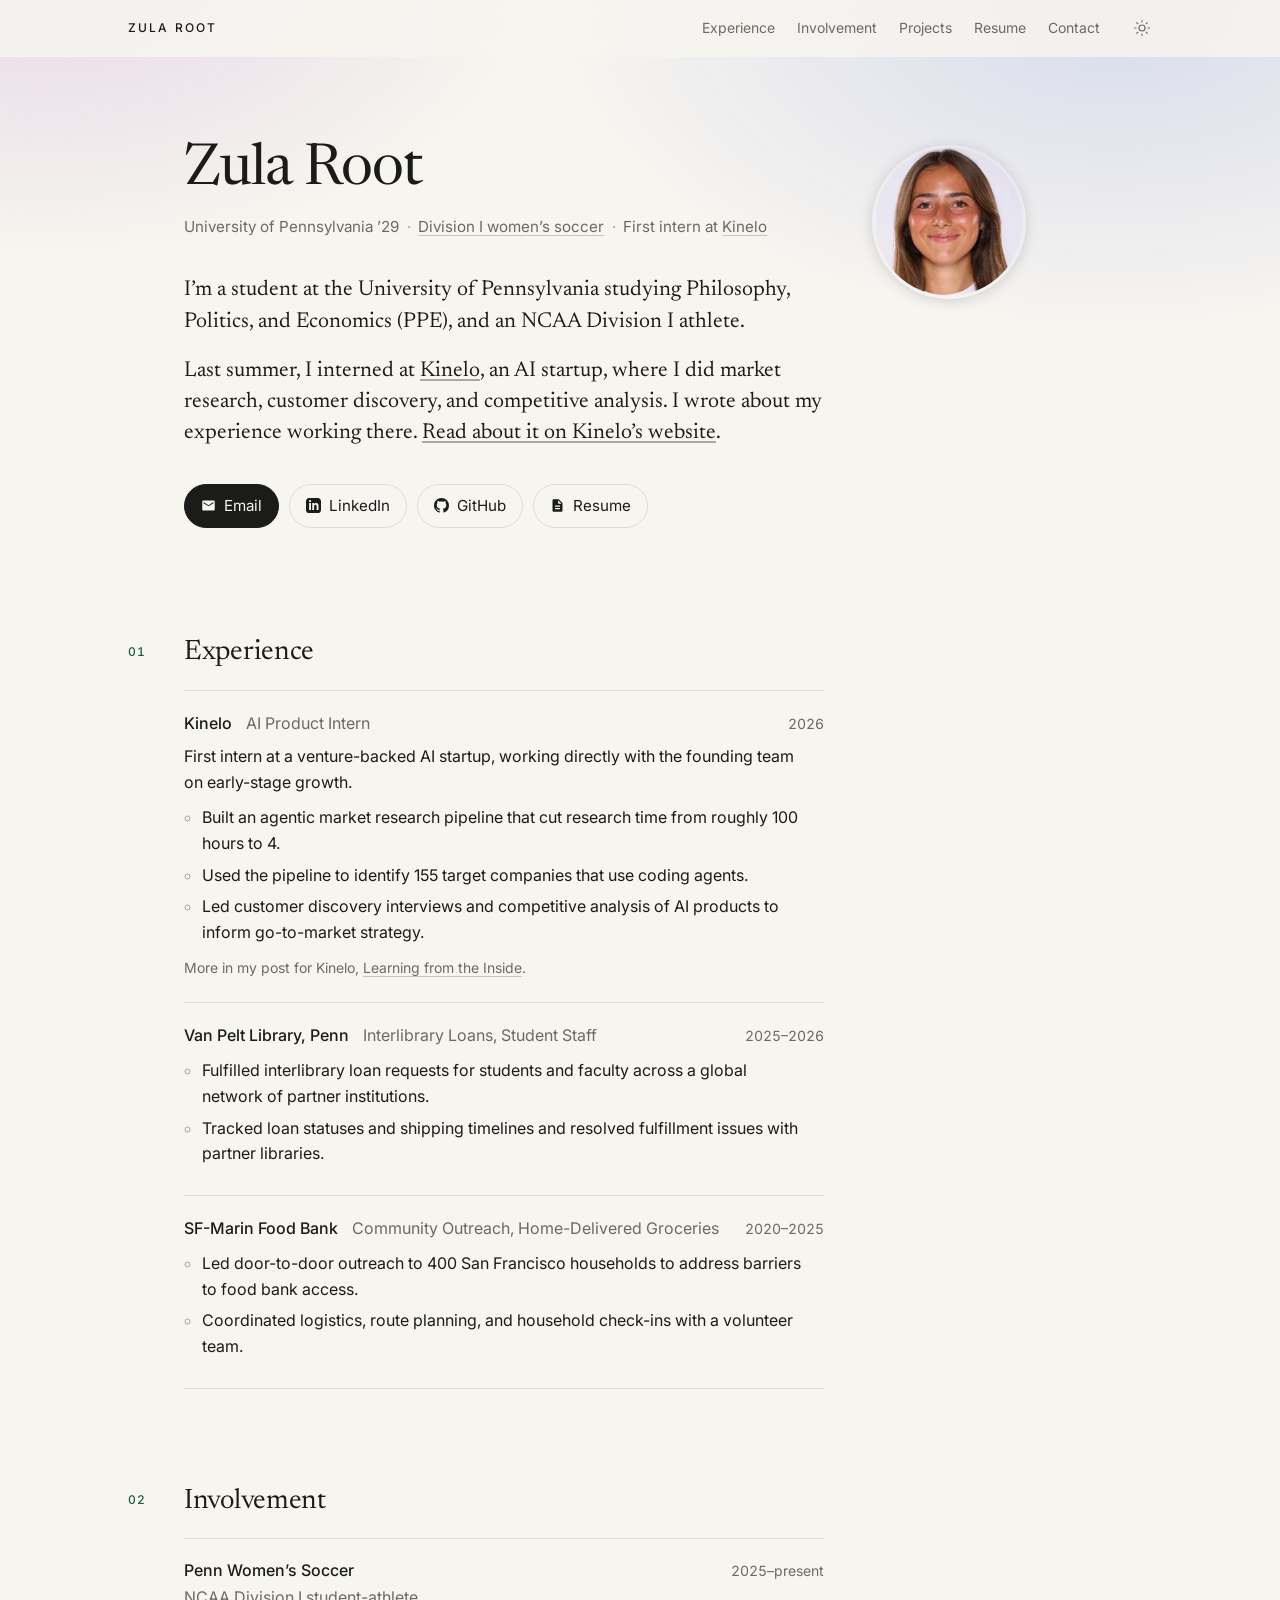
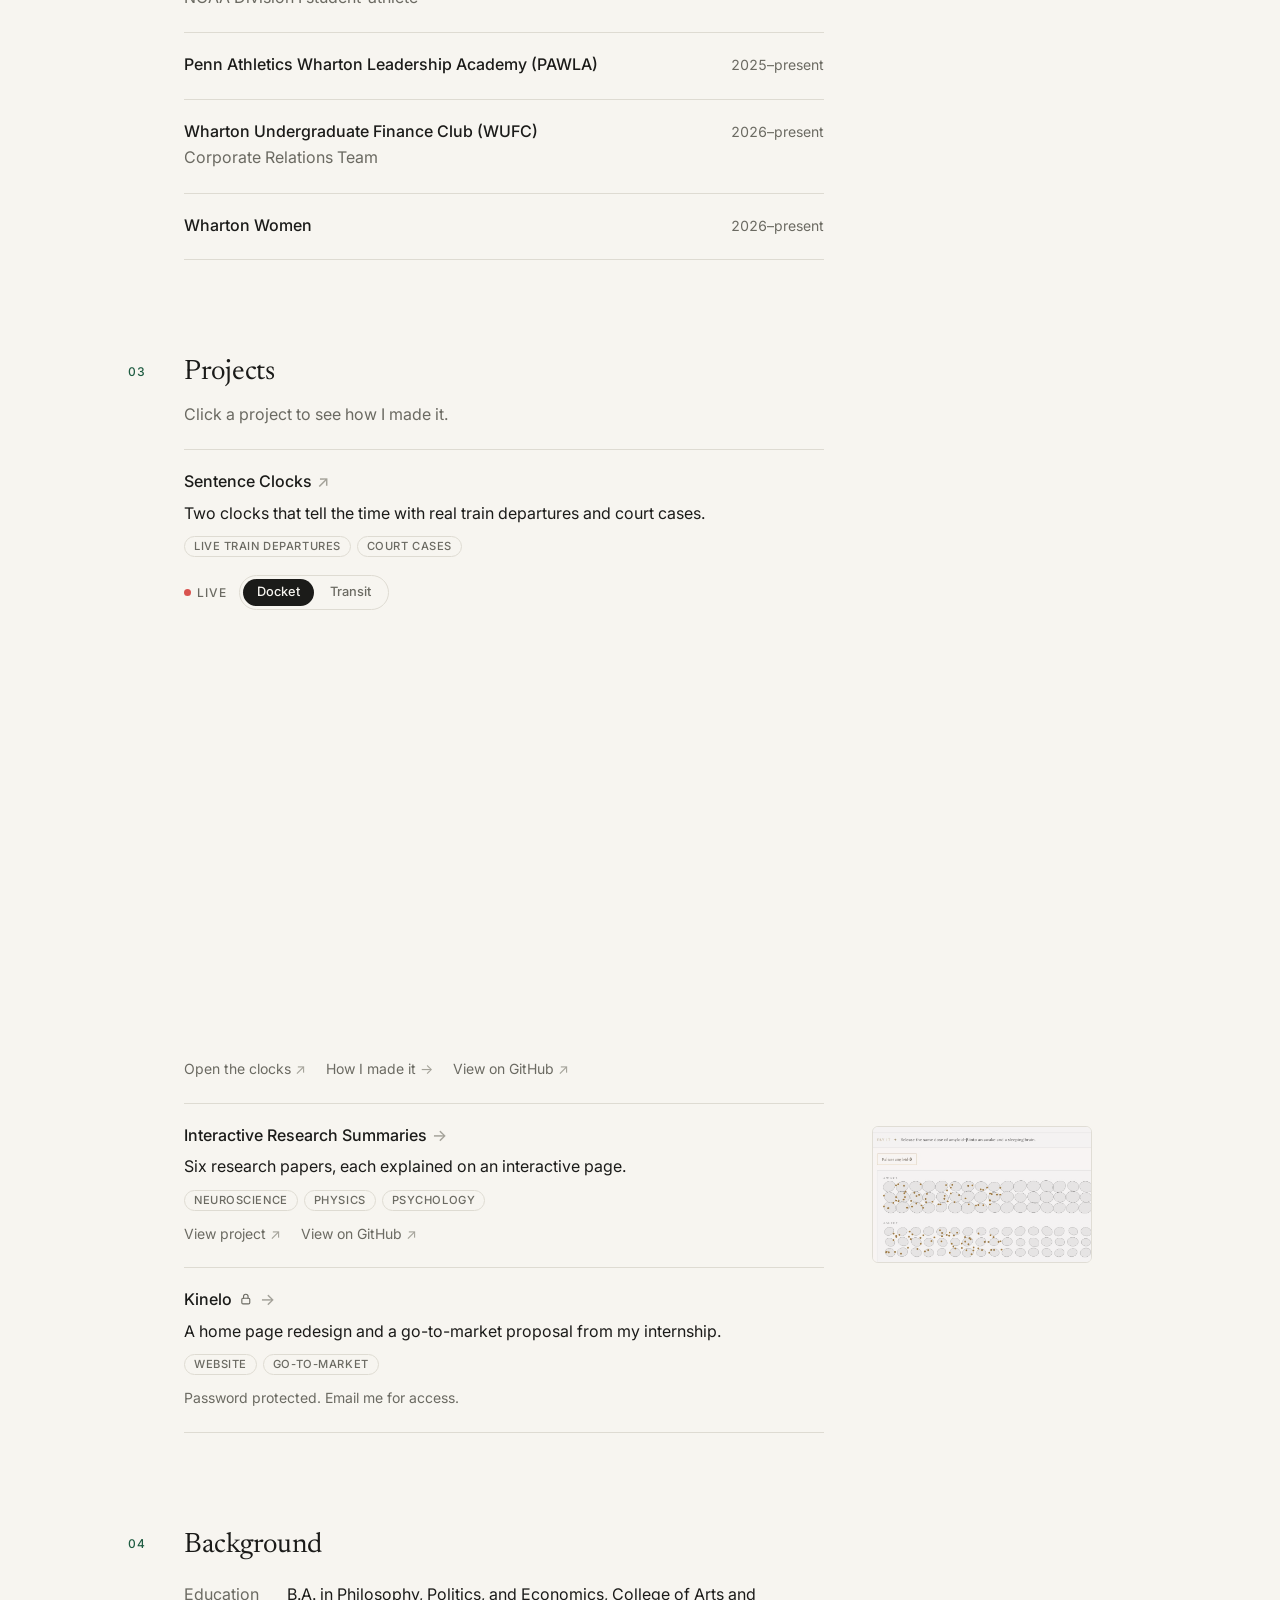
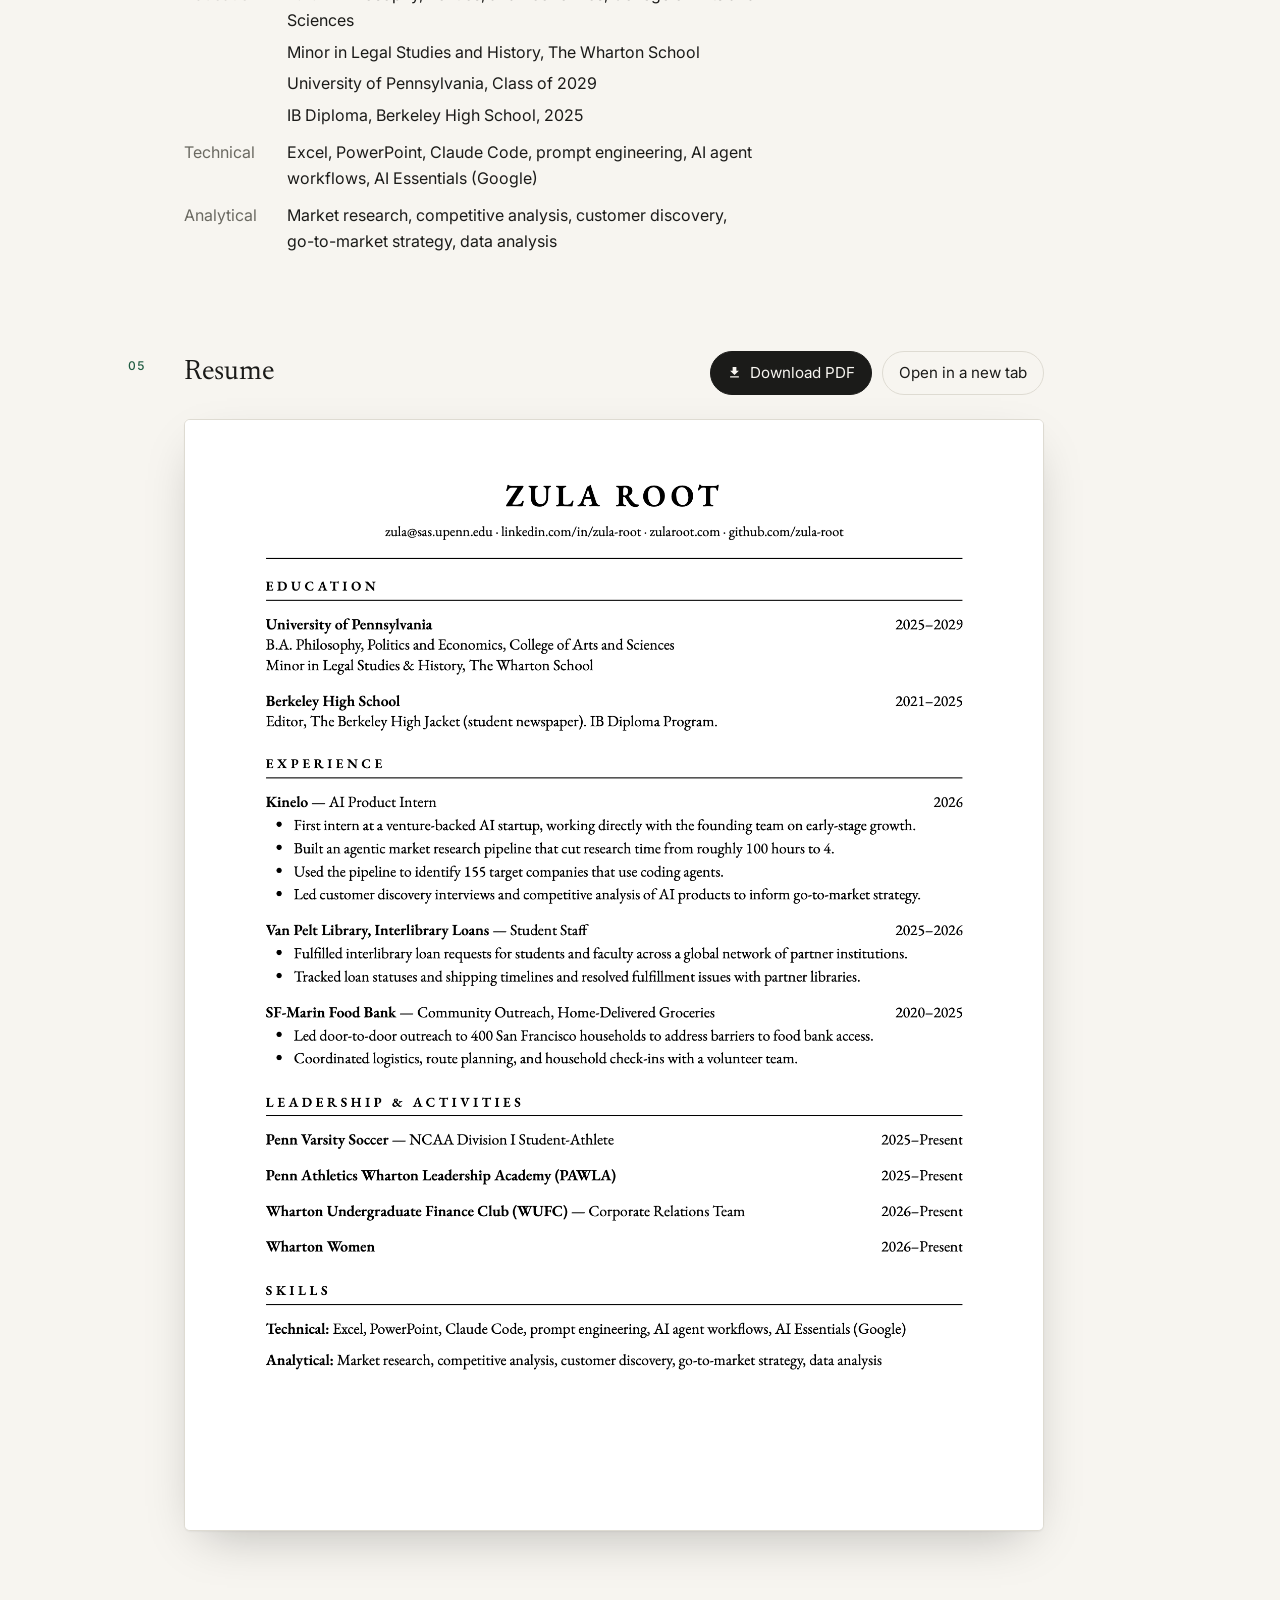
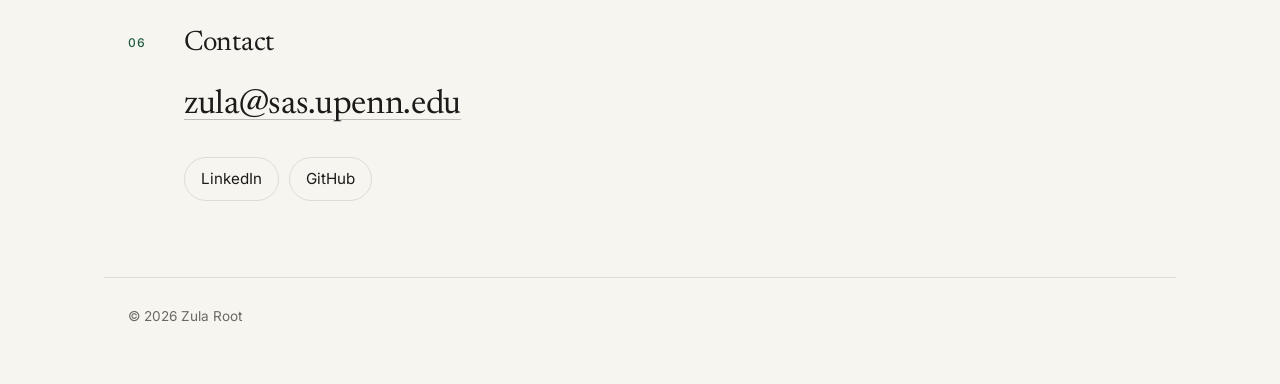
==== commit cff9b90e: "Kinelo: call it a go-to-market proposal Co-Authored-By: Claude Opus 5.5 <noreply@anthropic.com>" ====
--- a/index.html
+++ b/index.html
@@ -179,7 +179,7 @@
             <div class="row-head">
               <h3 class="name"><a href="projects/kinelo.html">Kinelo<svg class="lock-badge" viewBox="0 0 24 24" role="img" aria-label="Password protected"><rect x="5" y="11" width="14" height="10" rx="2"/><path d="M8 11V8a4 4 0 0 1 8 0v3"/></svg><span class="arrow in" aria-hidden="true">→</span></a></h3>
             </div>
-            <p class="summary">A home page redesign and a go-to-market plan from my internship.</p>
+            <p class="summary">A home page redesign and a go-to-market proposal from my internship.</p>
             <ul class="tags"><li class="tag">Website</li><li class="tag">Go-to-market</li></ul>
             <p class="row-links"><span class="private-note">Password protected. Email me for access.</span></p>
           </li>
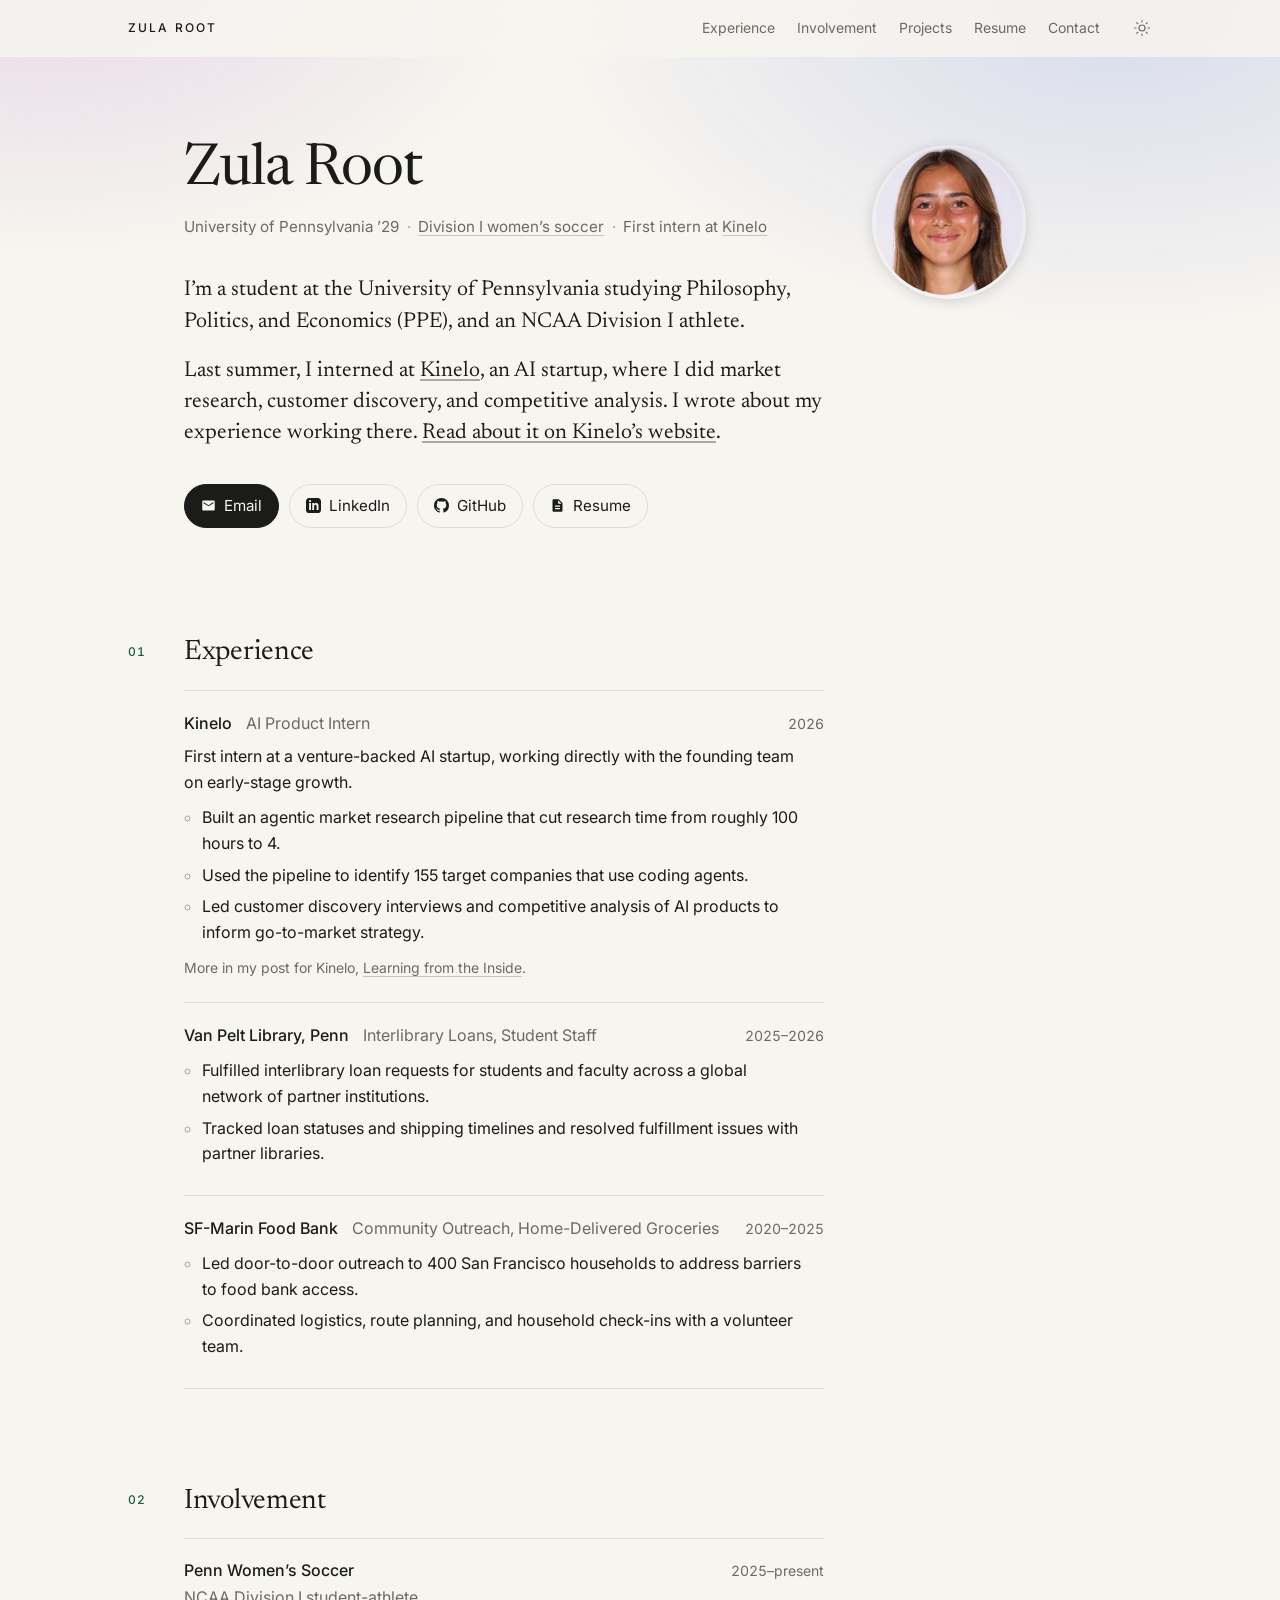
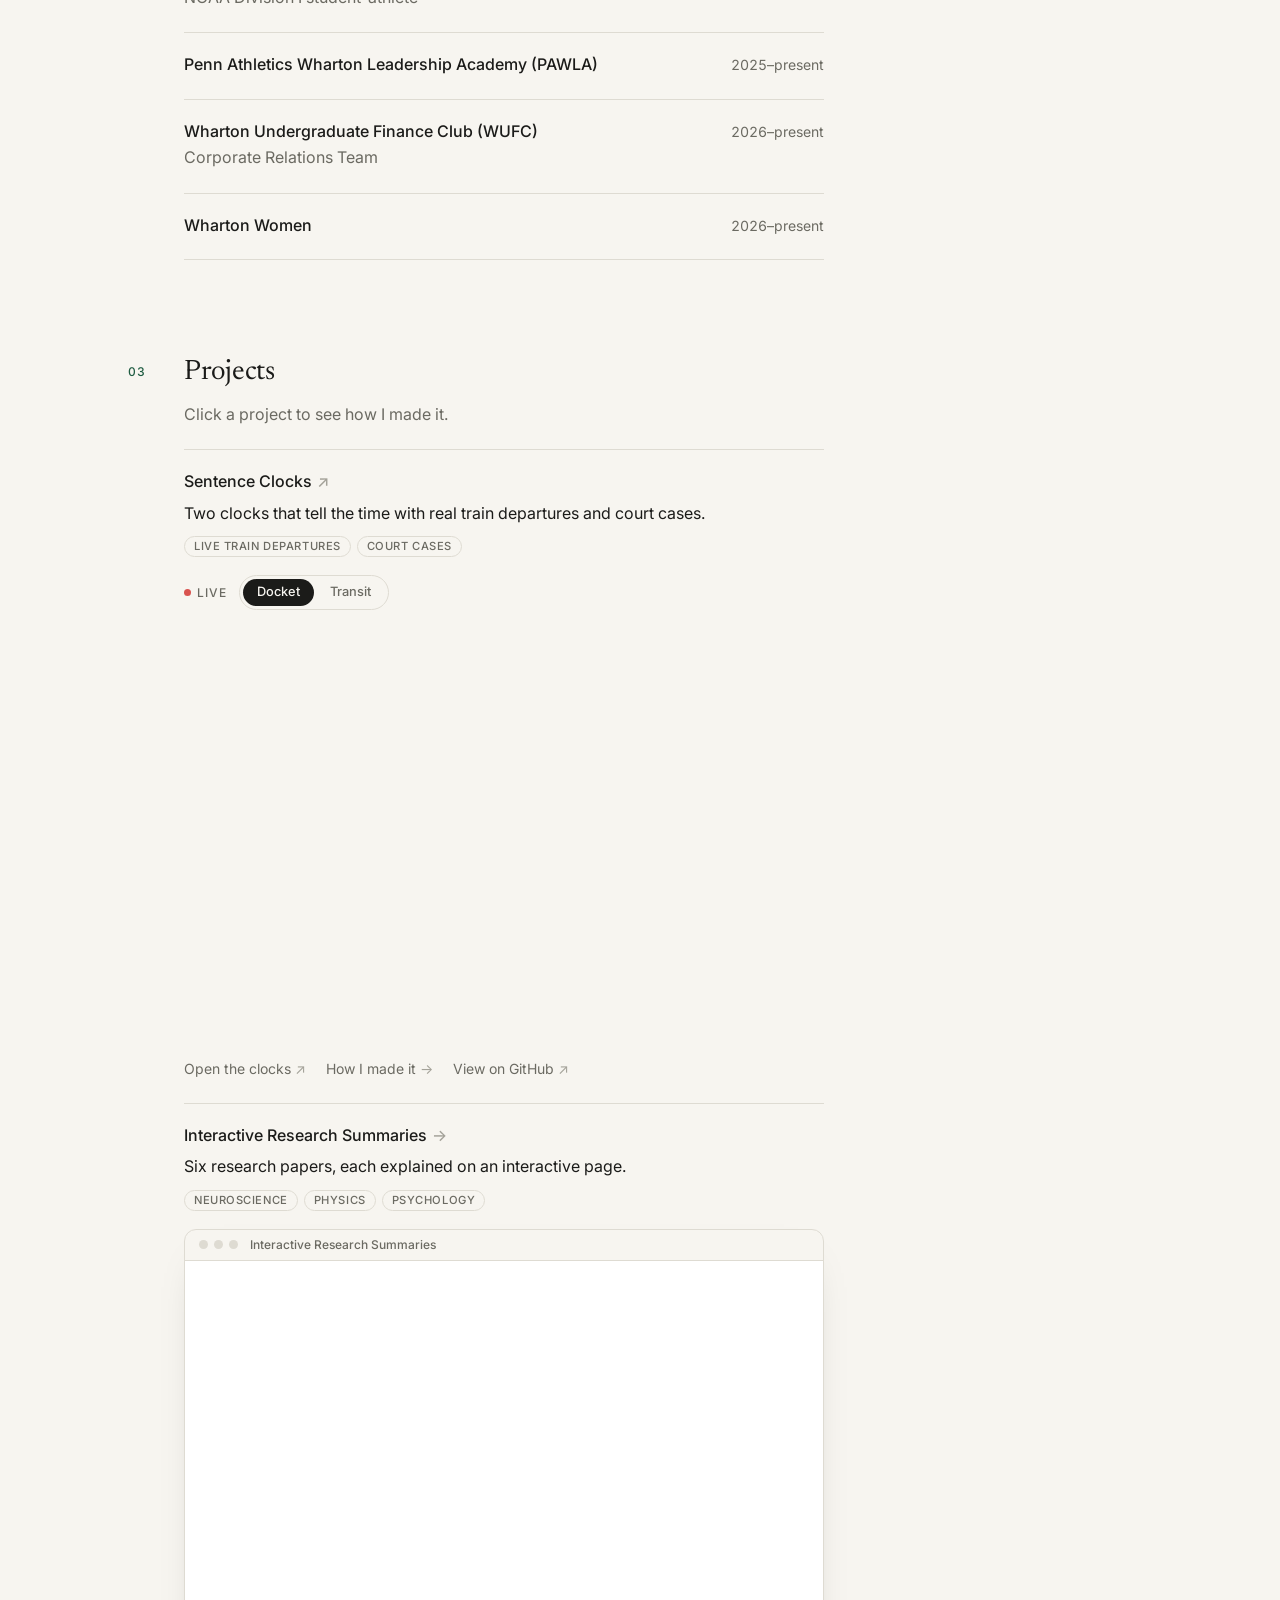
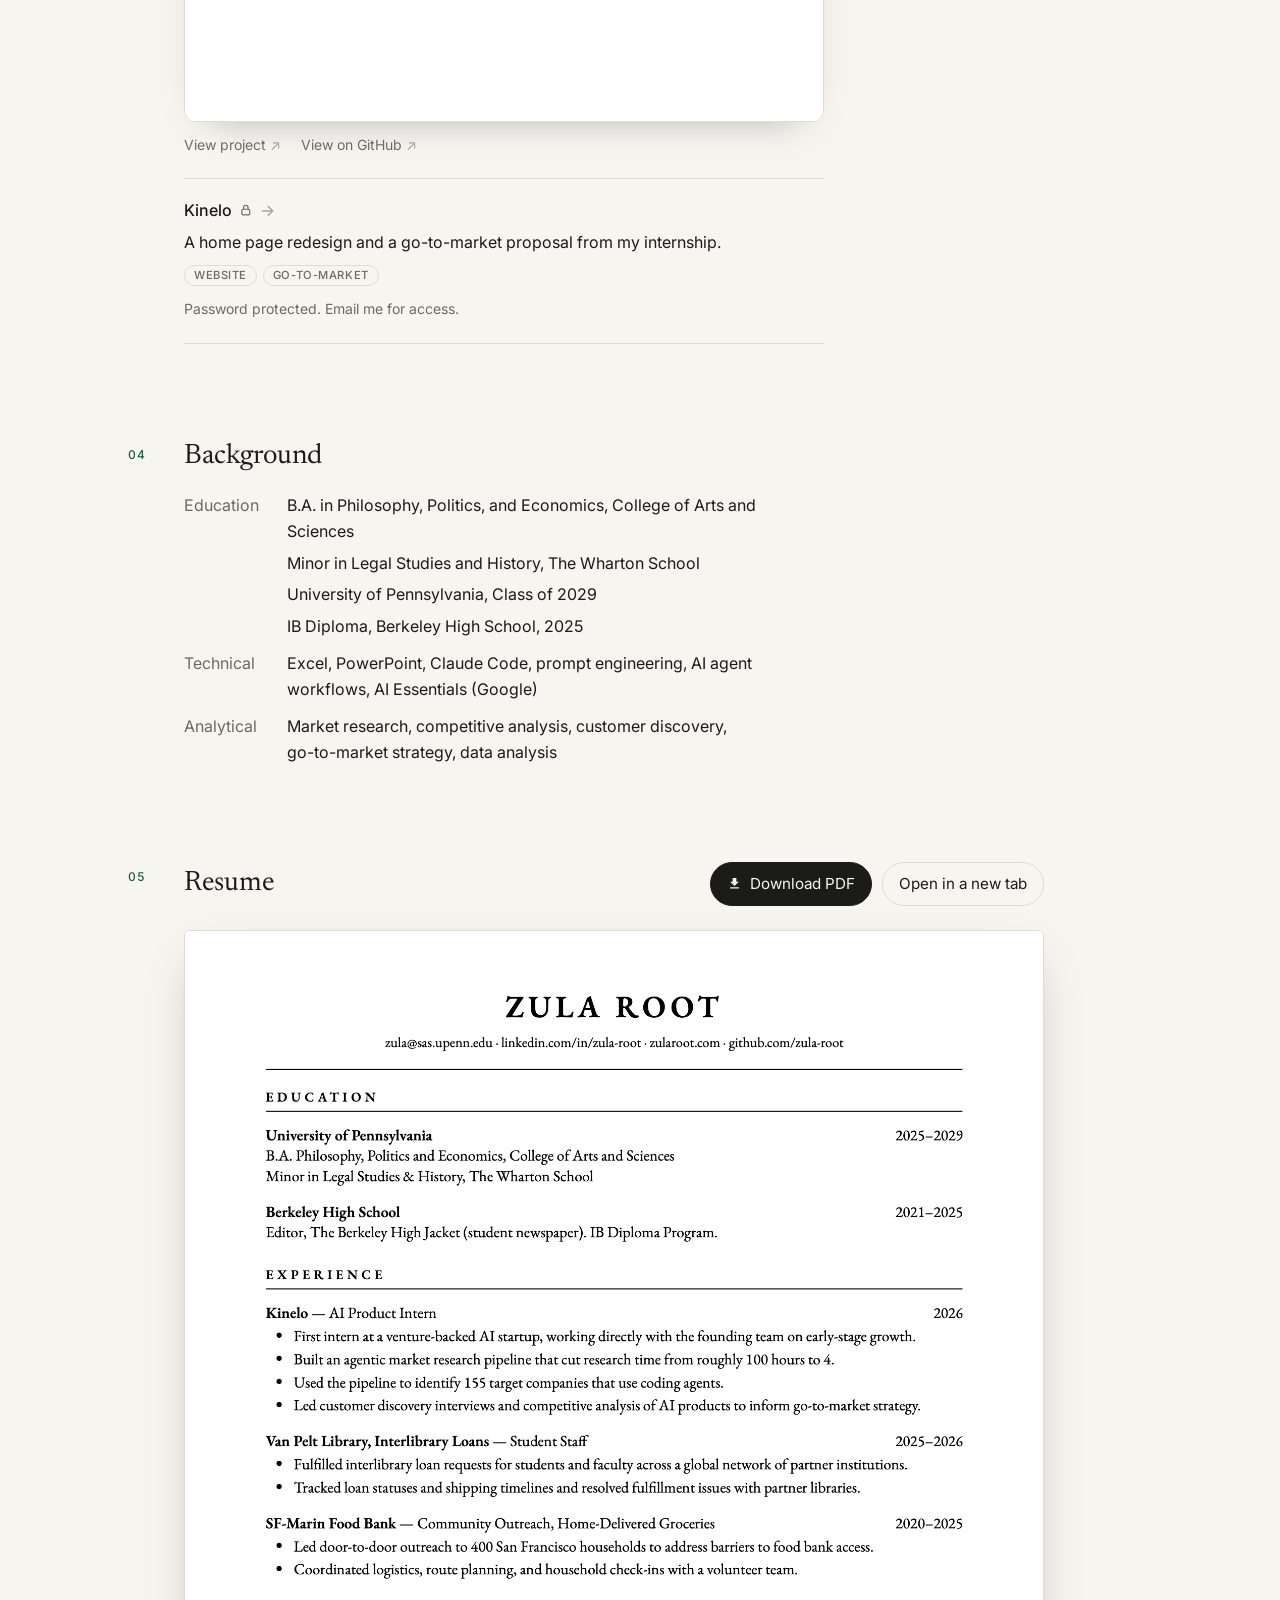
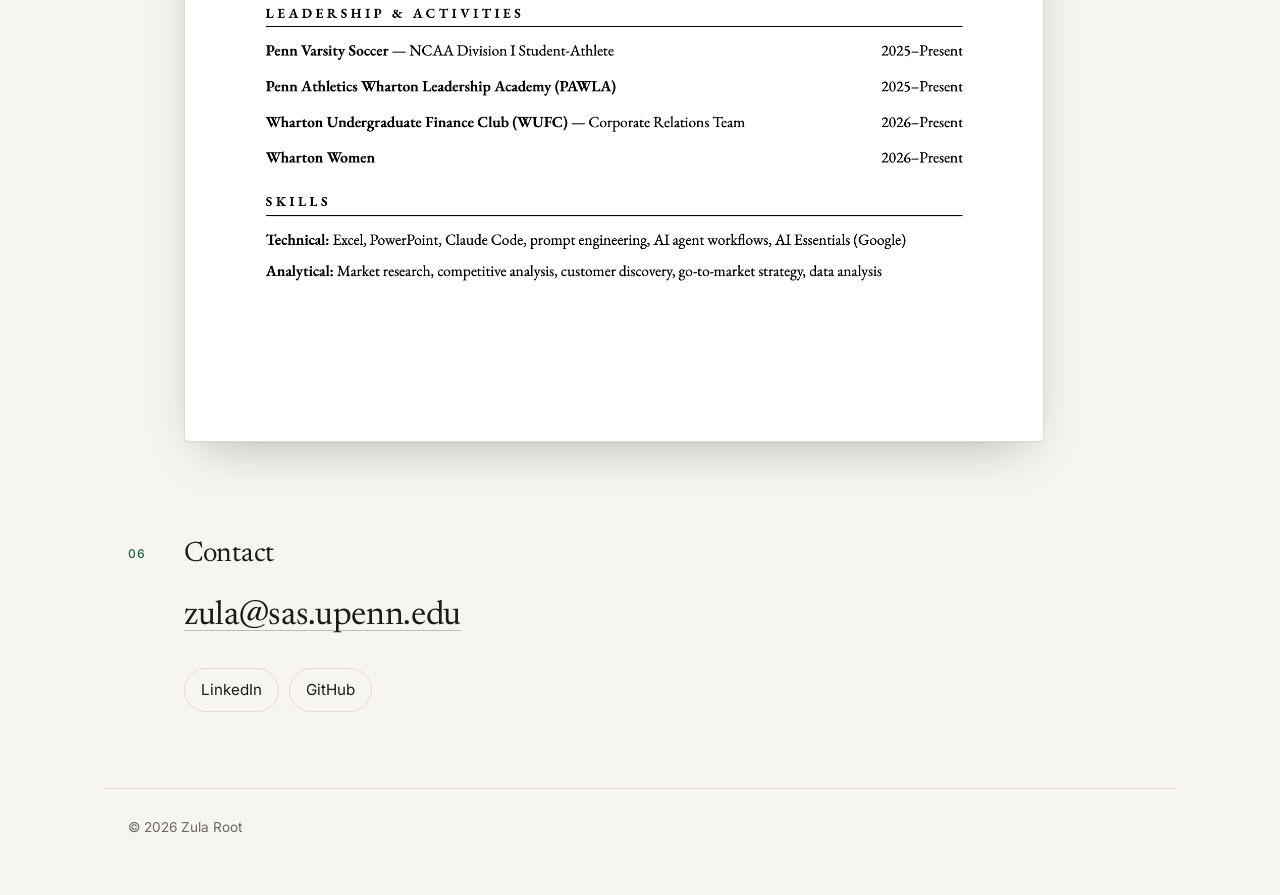
==== commit 35b308fc: "Show the research series and the Kinelo redesign live, in browser windows Co-Authored-By: Claude Opu" ====
--- a/index.html
+++ b/index.html
@@ -172,8 +172,15 @@
             </div>
             <p class="summary">Six research papers, each explained on an interactive page.</p>
             <ul class="tags"><li class="tag">Neuroscience</li><li class="tag">Physics</li><li class="tag">Psychology</li></ul>
+            <!-- The series itself, live, in a browser window. Scroll and click inside it. -->
+            <div class="browser">
+              <div class="browser-bar">
+                <span class="browser-dots" aria-hidden="true"><i></i><i></i><i></i></span>
+                <span class="browser-address">Interactive Research Summaries</span>
+              </div>
+              <div class="browser-view" data-design-width="1200"><iframe src="https://zula-root.github.io/Interactive-Research-Papers/Home.dc.html" title="Interactive Research Summaries, live" loading="lazy"></iframe></div>
+            </div>
             <p class="row-links"><a href="https://zula-root.github.io/Interactive-Research-Papers/" target="_blank" rel="noreferrer">View project<span aria-hidden="true">↗</span></a><a href="https://github.com/zula-root/Interactive-Research-Papers" target="_blank" rel="noreferrer">View on GitHub<span aria-hidden="true">↗</span></a></p>
-            <a class="thumb" href="projects/research-summaries.html" tabindex="-1" aria-hidden="true"><img src="img/research-summaries.jpg" alt="" width="800" height="500" loading="lazy"></a>
           </li>
           <li class="row linked">
             <div class="row-head">
--- a/styles.css
+++ b/styles.css
@@ -1476,3 +1476,68 @@
   margin: 0;
   color: var(--muted);
 }
+
+/* A project shown live inside a simple browser window. */
+.browser {
+  position: relative;
+  z-index: 1;
+  margin: 18px 0 4px;
+  border: 1px solid var(--rule);
+  border-radius: 12px;
+  overflow: hidden;
+  background: var(--paper);
+  box-shadow: 0 18px 40px -26px rgb(0 0 0 / 0.35);
+}
+
+.browser-bar {
+  display: flex;
+  align-items: center;
+  gap: 12px;
+  padding: 9px 14px;
+  border-bottom: 1px solid var(--rule);
+  font: 500 0.75rem / 1 var(--sans);
+  color: var(--muted);
+}
+
+.browser-dots {
+  display: inline-flex;
+  gap: 6px;
+}
+
+.browser-dots i {
+  width: 9px;
+  height: 9px;
+  border-radius: 50%;
+  background: var(--rule);
+}
+
+.browser-address {
+  flex: 1;
+  min-width: 0;
+  white-space: nowrap;
+  overflow: hidden;
+  text-overflow: ellipsis;
+}
+
+.browser-view {
+  position: relative;
+  overflow: hidden;
+  height: 460px;
+  background: #fff;
+}
+
+.browser-view iframe {
+  display: block;
+  width: 100%;
+  height: 100%;
+  border: 0;
+  background: #fff;
+  transform-origin: 0 0;
+}
+
+/* On a wide screen the page inside is drawn at laptop width and scaled to fit. */
+.browser-view.scaled iframe {
+  position: absolute;
+  top: 0;
+  left: 0;
+}
